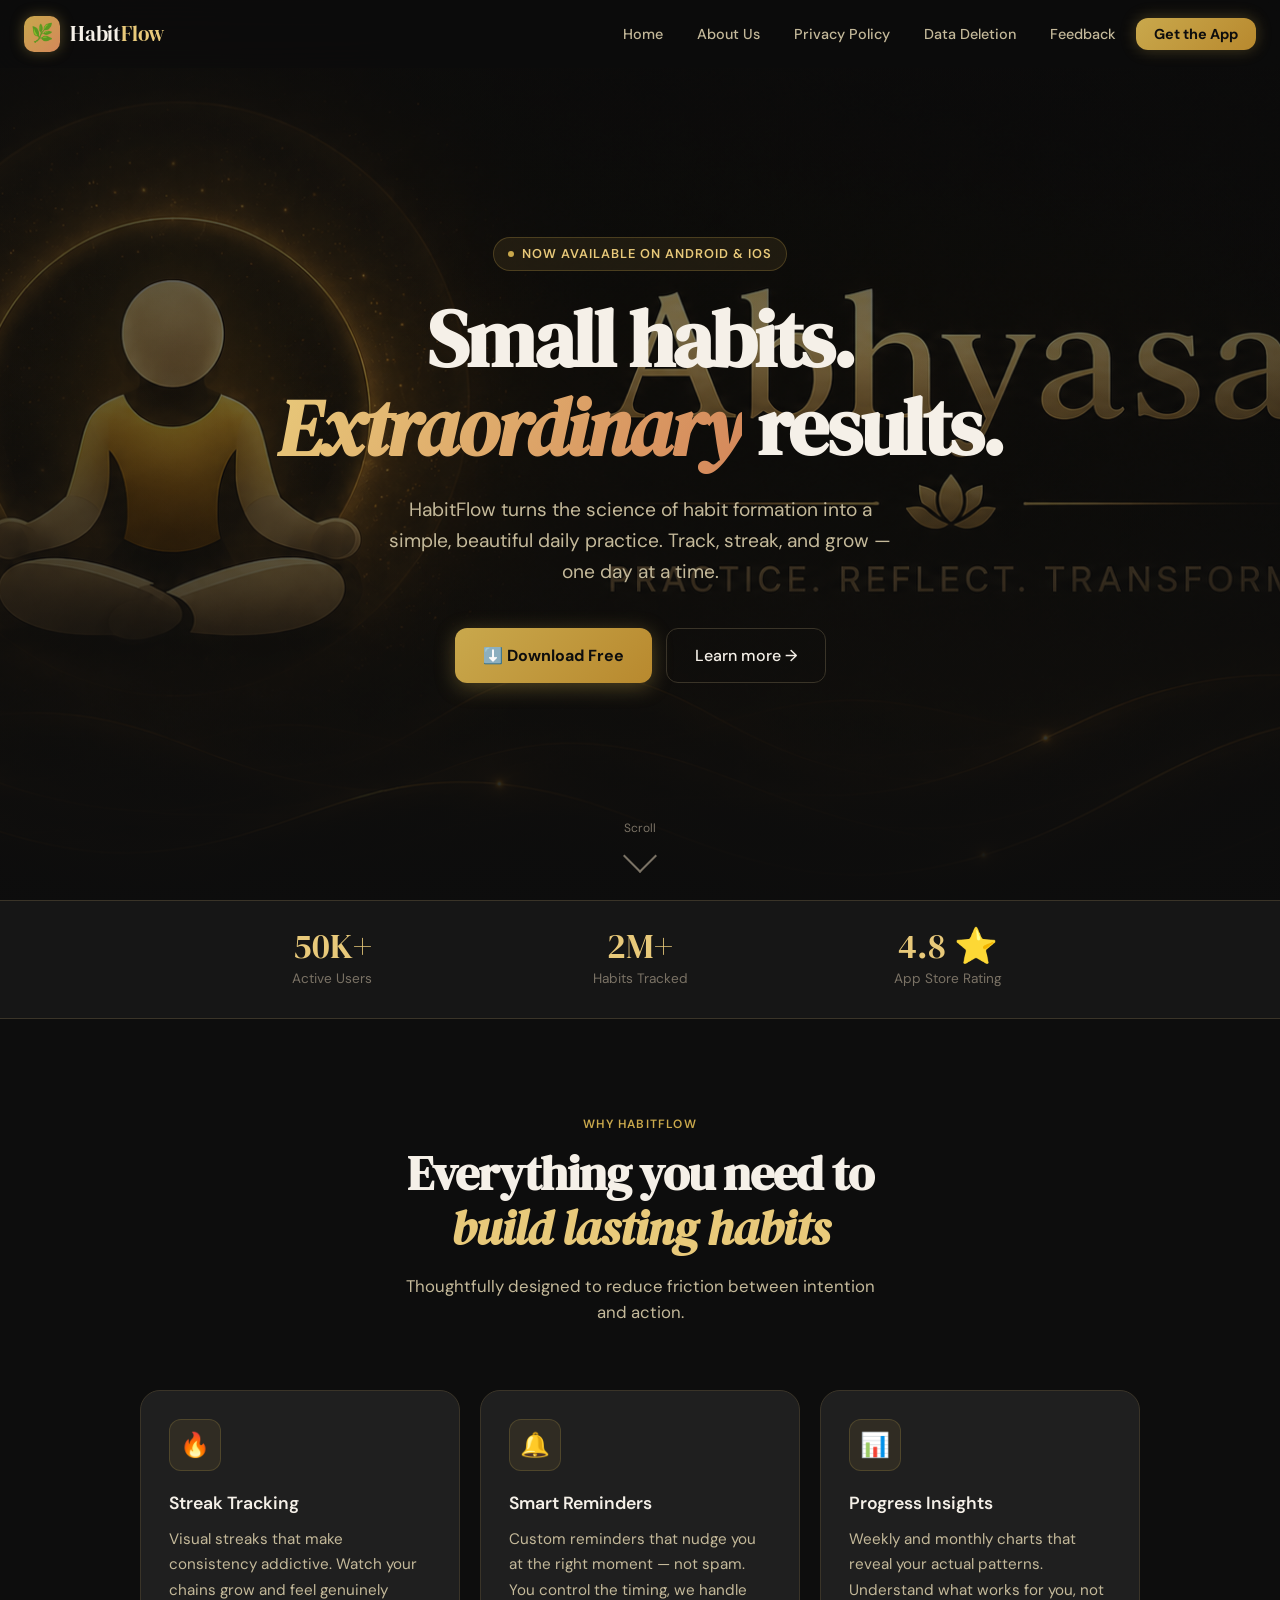
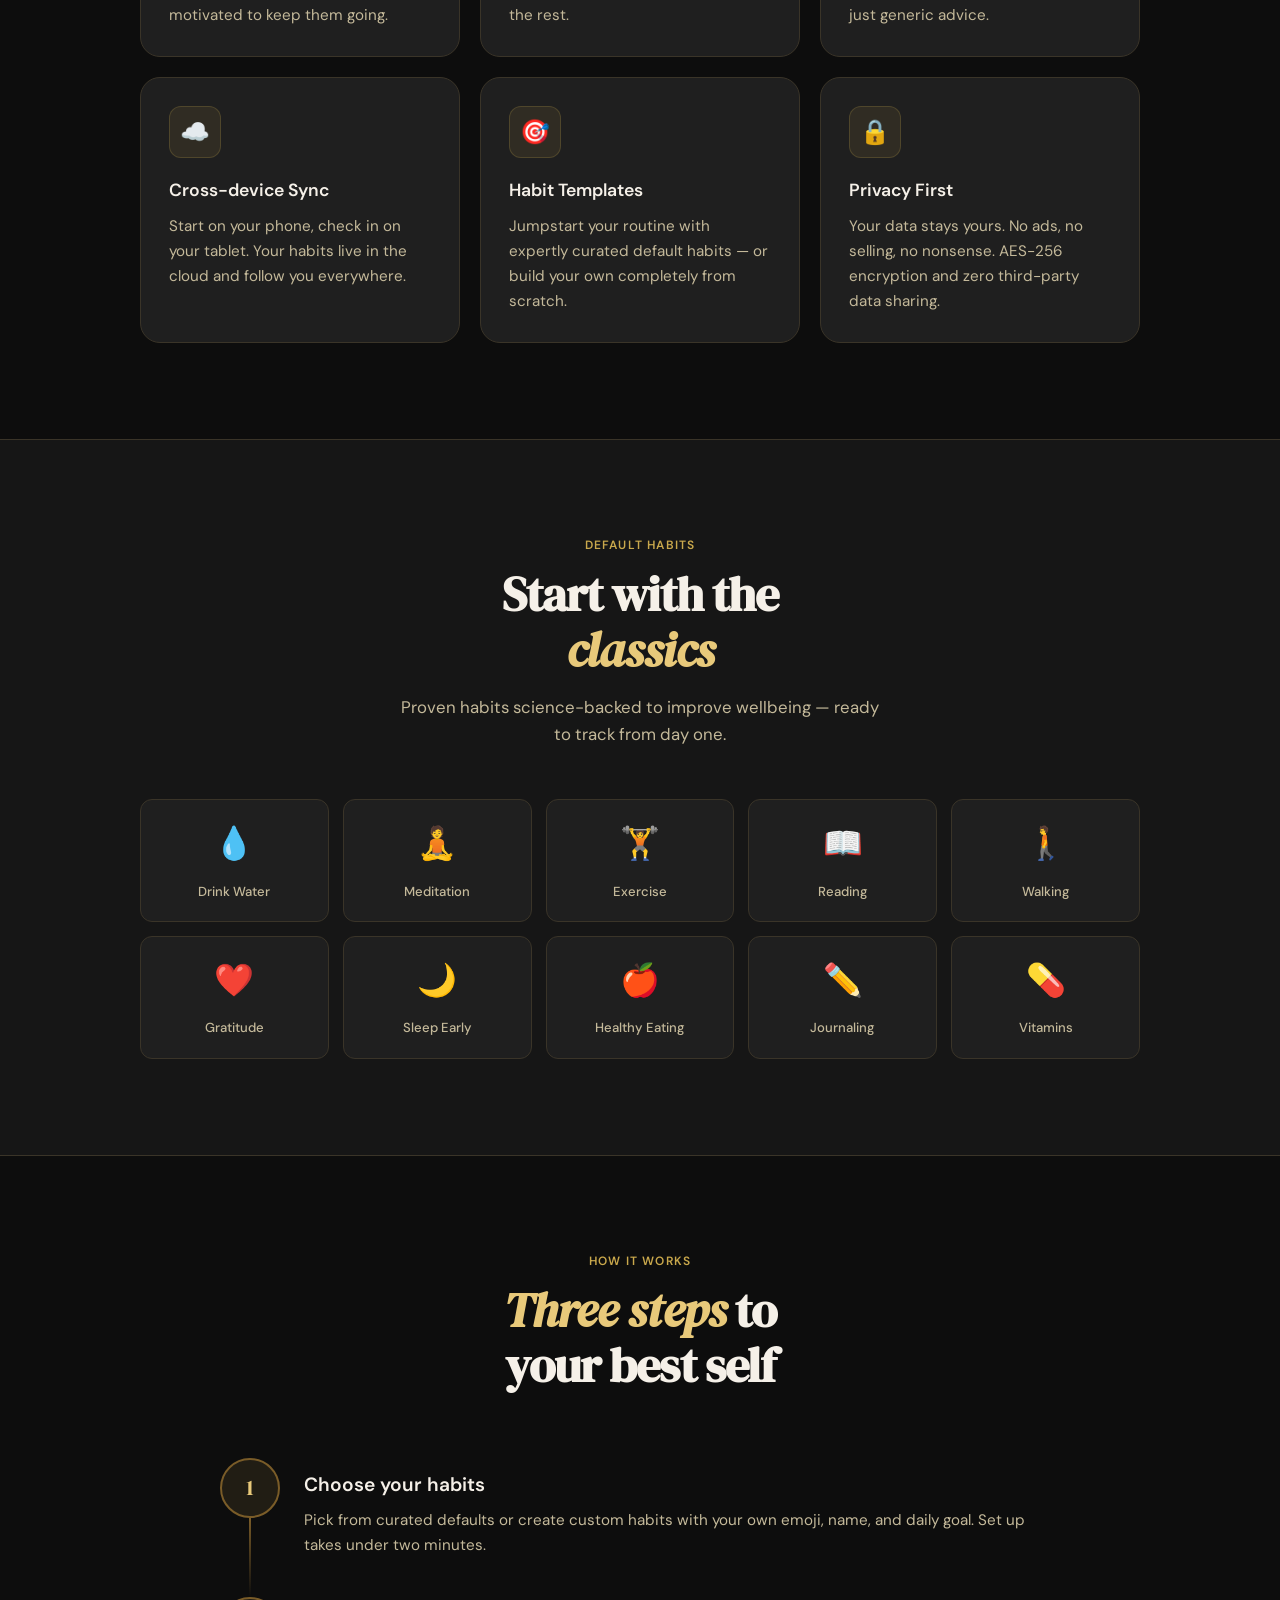
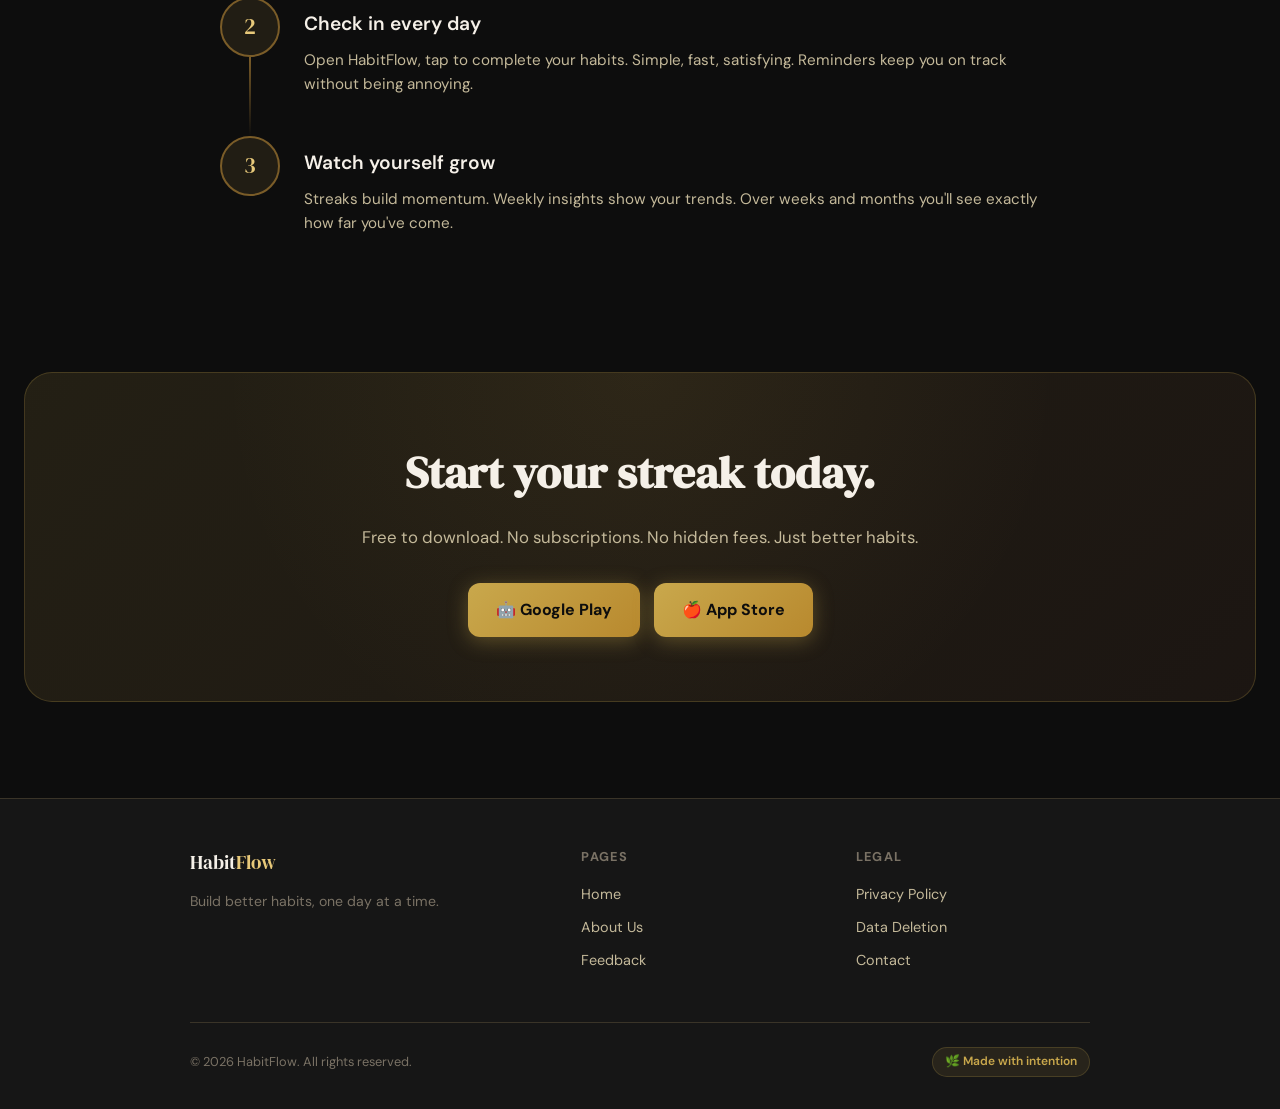
==== index.html @ 62f7ec02 "Update hero section background and remove floating emojis Replaced floating emojis with a full backg" ====
<!DOCTYPE html>
<html lang="en">
<head>
  <meta charset="UTF-8" />
  <meta name="viewport" content="width=device-width, initial-scale=1.0, viewport-fit=cover" />
  <title>HabitFlow – Build Better Habits</title>
  <link rel="preconnect" href="https://fonts.googleapis.com" />
  <link rel="preconnect" href="https://fonts.gstatic.com" crossorigin />
  <link href="https://fonts.googleapis.com/css2?family=DM+Sans:ital,wght@0,300;0,400;0,500;0,600;0,700;1,400&family=DM+Serif+Display:ital@0;1&display=swap" rel="stylesheet" />
  <link rel="stylesheet" href="shared.css" />
  <style>
    /* ── HERO ── */
    .hero {
      min-height: 100vh;
      display: flex; align-items: center; justify-content: center;
      text-align: center;
      padding: 100px 24px 80px;
      position: relative;
      overflow: hidden;
    }
    .hero-bg {
      position: absolute; inset: 0; z-index: 0; overflow: hidden;
    }
    /* Abhyasa image as full background */
    .hero-bg::before {
      content: '';
      position: absolute; inset: 0;
      background-image: url('abhyasa-bg.png');
      background-size: cover;
      background-position: center center;
      background-repeat: no-repeat;
      opacity: 0.55;
    }
    /* Dark gradient overlay so text stays readable */
    .hero-bg::after {
      content: '';
      position: absolute; inset: 0;
      background:
        linear-gradient(to bottom,
          rgba(13,13,13,0.45) 0%,
          rgba(13,13,13,0.15) 40%,
          rgba(13,13,13,0.55) 80%,
          rgba(13,13,13,0.92) 100%),
        radial-gradient(ellipse 70% 50% at 50% 50%, transparent 30%, rgba(13,13,13,0.4) 100%);
    }

    .hero-content { position: relative; z-index: 1; max-width: 760px; }
    .hero-badge {
      display: inline-flex; align-items: center; gap: 8px;
      background: rgba(201,168,76,0.1);
      border: 1px solid rgba(201,168,76,0.25);
      color: var(--accent-gold-light);
      font-size: 0.8rem; font-weight: 600; letter-spacing: 0.08em;
      text-transform: uppercase;
      padding: 6px 14px;
      border-radius: 100px;
      margin-bottom: 24px;
      animation: fadeInDown 0.8s ease both;
    }
    .hero-badge .dot {
      width: 6px; height: 6px;
      background: var(--accent-gold);
      border-radius: 50%;
      animation: pulse 2s infinite;
    }
    @keyframes pulse {
      0%, 100% { box-shadow: 0 0 0 0 rgba(201,168,76,0.5); }
      50% { box-shadow: 0 0 0 6px rgba(201,168,76,0); }
    }
    .hero h1 {
      font-family: 'DM Serif Display', serif;
      font-size: clamp(2.6rem, 7vw, 5rem);
      line-height: 1.1;
      letter-spacing: -0.03em;
      margin-bottom: 24px;
      animation: fadeInUp 0.9s 0.1s ease both;
    }
    .hero h1 em {
      font-style: italic;
      background: linear-gradient(120deg, var(--accent-gold-light), var(--accent-terracotta));
      -webkit-background-clip: text; background-clip: text; color: transparent;
    }
    .hero p {
      font-size: clamp(1rem, 2.5vw, 1.2rem);
      color: var(--text-secondary);
      max-width: 520px;
      margin: 0 auto 40px;
      animation: fadeInUp 0.9s 0.2s ease both;
    }
    .hero-actions {
      display: flex; gap: 14px; justify-content: center; flex-wrap: wrap;
      animation: fadeInUp 0.9s 0.3s ease both;
    }
    .btn-hero-primary {
      display: inline-flex; align-items: center; gap: 8px;
      background: linear-gradient(135deg, var(--accent-gold), #b8892e);
      color: var(--bg-primary);
      font-weight: 700; font-size: 1rem;
      padding: 14px 28px; border-radius: var(--radius-md);
      text-decoration: none;
      box-shadow: 0 4px 20px rgba(201,168,76,0.35);
      transition: all 0.25s;
    }
    .btn-hero-primary:hover { transform: translateY(-2px); box-shadow: 0 8px 28px rgba(201,168,76,0.5); }
    .btn-ghost {
      display: inline-flex; align-items: center; gap: 8px;
      background: transparent;
      color: var(--text-primary);
      font-weight: 500; font-size: 1rem;
      padding: 14px 28px; border-radius: var(--radius-md);
      text-decoration: none;
      border: 1px solid var(--border-subtle);
      transition: all 0.25s;
    }
    .btn-ghost:hover { border-color: var(--accent-gold-muted); color: var(--accent-gold-light); background: rgba(201,168,76,0.06); }
    .scroll-indicator {
      position: absolute; bottom: 32px; left: 50%; transform: translateX(-50%);
      z-index: 1;
      display: flex; flex-direction: column; align-items: center; gap: 6px;
      color: var(--text-muted); font-size: 0.75rem;
      animation: fadeIn 2s 1s ease both;
    }
    .scroll-arrow {
      width: 24px; height: 24px;
      border-right: 2px solid var(--text-muted); border-bottom: 2px solid var(--text-muted);
      transform: rotate(45deg);
      animation: arrowBounce 1.6s infinite;
    }
    @keyframes arrowBounce {
      0%, 100% { transform: rotate(45deg) translate(0, 0); opacity: 1; }
      50% { transform: rotate(45deg) translate(3px, 3px); opacity: 0.4; }
    }

    /* ── STATS ── */
    .stats-strip {
      background: var(--bg-elevated);
      border-top: 1px solid var(--border-subtle);
      border-bottom: 1px solid var(--border-subtle);
      padding: 28px 24px;
    }
    .stats-inner {
      max-width: 900px; margin: 0 auto;
      display: grid; grid-template-columns: repeat(3, 1fr);
      gap: 24px; text-align: center;
    }
    .stat-num {
      font-family: 'DM Serif Display', serif;
      font-size: 2.2rem;
      color: var(--accent-gold-light);
      line-height: 1;
    }
    .stat-label { color: var(--text-muted); font-size: 0.85rem; margin-top: 4px; }
    @media (max-width: 480px) {
      .stats-inner { grid-template-columns: 1fr 1fr; }
      .stats-inner .stat:last-child { grid-column: span 2; }
    }

    /* ── FEATURES ── */
    .section { padding: 96px 24px; }
    .section-label {
      text-transform: uppercase; letter-spacing: 0.1em; font-size: 0.75rem; font-weight: 600;
      color: var(--accent-gold); margin-bottom: 12px;
    }
    .section-title {
      font-family: 'DM Serif Display', serif;
      font-size: clamp(1.9rem, 4vw, 3rem);
      line-height: 1.15; letter-spacing: -0.02em;
      margin-bottom: 16px;
    }
    .section-title em { font-style: italic; color: var(--accent-gold-light); }
    .section-sub { color: var(--text-secondary); font-size: 1.05rem; max-width: 480px; }
    .centered { text-align: center; }
    .centered .section-sub { margin: 0 auto; }
    .features-grid {
      max-width: 1000px; margin: 64px auto 0;
      display: grid; grid-template-columns: repeat(auto-fit, minmax(280px, 1fr));
      gap: 20px;
    }
    .feature-card {
      background: var(--bg-surface);
      border: 1px solid var(--border-subtle);
      border-radius: var(--radius-lg);
      padding: 28px;
      transition: all 0.25s;
      position: relative; overflow: hidden;
    }
    .feature-card::before {
      content: '';
      position: absolute; top: 0; left: 0; right: 0; height: 2px;
      background: linear-gradient(90deg, transparent, var(--accent-gold), transparent);
      opacity: 0; transition: opacity 0.3s;
    }
    .feature-card:hover { transform: translateY(-4px); box-shadow: var(--card-shadow); border-color: var(--accent-gold-muted); }
    .feature-card:hover::before { opacity: 1; }
    .feature-icon {
      width: 52px; height: 52px;
      background: rgba(201,168,76,0.1);
      border: 1px solid rgba(201,168,76,0.2);
      border-radius: var(--radius-md);
      display: flex; align-items: center; justify-content: center;
      font-size: 1.5rem; margin-bottom: 18px;
    }
    .feature-card h3 { font-size: 1.1rem; font-weight: 600; margin-bottom: 10px; color: var(--text-primary); }
    .feature-card p { color: var(--text-secondary); font-size: 0.95rem; line-height: 1.65; }

    /* ── HABITS SHOWCASE ── */
    .habits-section {
      background: var(--bg-elevated);
      border-top: 1px solid var(--border-subtle);
      border-bottom: 1px solid var(--border-subtle);
      padding: 96px 24px;
    }
    .habits-inner { max-width: 1000px; margin: 0 auto; }
    .habits-grid {
      margin-top: 52px;
      display: grid;
      grid-template-columns: repeat(auto-fill, minmax(160px, 1fr));
      gap: 14px;
    }
    .habit-chip {
      background: var(--bg-surface);
      border: 1px solid var(--border-subtle);
      border-radius: var(--radius-md);
      padding: 18px 14px;
      text-align: center;
      transition: all 0.25s;
      cursor: default;
    }
    .habit-chip:hover { border-color: var(--accent-gold-muted); background: rgba(201,168,76,0.06); transform: scale(1.04); }
    .habit-chip .emoji { font-size: 2rem; display: block; margin-bottom: 8px; }
    .habit-chip .name { font-size: 0.82rem; font-weight: 500; color: var(--text-secondary); }

    /* ── STEPS ── */
    .steps { max-width: 840px; margin: 64px auto 0; display: flex; flex-direction: column; }
    .step {
      display: grid; grid-template-columns: 60px 1fr;
      gap: 24px; align-items: start;
      padding-bottom: 40px; position: relative;
    }
    .step:not(:last-child)::before {
      content: '';
      position: absolute; left: 29px; top: 60px; bottom: 0; width: 2px;
      background: linear-gradient(var(--accent-gold-muted), transparent);
    }
    .step-num {
      width: 60px; height: 60px;
      background: rgba(201,168,76,0.1);
      border: 2px solid var(--accent-gold-muted);
      border-radius: 50%;
      display: flex; align-items: center; justify-content: center;
      font-family: 'DM Serif Display', serif;
      font-size: 1.4rem; color: var(--accent-gold-light);
      flex-shrink: 0; position: relative; z-index: 1;
    }
    .step-body { padding-top: 12px; }
    .step-body h3 { font-size: 1.2rem; font-weight: 600; margin-bottom: 8px; }
    .step-body p { color: var(--text-secondary); font-size: 0.95rem; }

    /* ── CTA BAND ── */
    .cta-band {
      margin: 0 24px 96px;
      background: linear-gradient(135deg, rgba(201,168,76,0.12), rgba(212,135,90,0.08));
      border: 1px solid rgba(201,168,76,0.22);
      border-radius: var(--radius-xl);
      padding: 64px 32px;
      text-align: center;
      position: relative; overflow: hidden;
    }
    .cta-band::before {
      content: '';
      position: absolute; inset: 0;
      background: radial-gradient(circle at 50% 0%, rgba(201,168,76,0.08) 0%, transparent 60%);
      pointer-events: none;
    }
    .cta-band h2 {
      font-family: 'DM Serif Display', serif;
      font-size: clamp(1.8rem, 4vw, 2.8rem);
      margin-bottom: 16px; position: relative;
    }
    .cta-band p { color: var(--text-secondary); margin-bottom: 32px; font-size: 1.05rem; position: relative; }
    .cta-band .hero-actions { position: relative; }

    /* Animations */
    @keyframes fadeInDown { from { opacity: 0; transform: translateY(-16px); } to { opacity: 1; transform: translateY(0); } }
    @keyframes fadeInUp   { from { opacity: 0; transform: translateY(20px); }  to { opacity: 1; transform: translateY(0); } }
    @keyframes fadeIn     { from { opacity: 0; } to { opacity: 1; } }

    @media (max-width: 480px) {
      .cta-band { margin: 0 12px 72px; padding: 40px 20px; }
    }
  </style>
</head>
<body>

<!-- Nav and footer injected by shared.js -->

<!-- ── HERO ── -->
<section class="hero" id="home">
  <div class="hero-bg"></div>
  <div class="hero-content">
    <div class="hero-badge"><span class="dot"></span> Now available on Android &amp; iOS</div>
    <h1>Small habits.<br><em>Extraordinary</em> results.</h1>
    <p>HabitFlow turns the science of habit formation into a simple, beautiful daily practice. Track, streak, and grow — one day at a time.</p>
    <div class="hero-actions">
      <a href="#download" class="btn-hero-primary">⬇️ Download Free</a>
      <a href="about.html" class="btn-ghost">Learn more →</a>
    </div>
  </div>
  <div class="scroll-indicator">
    <span>Scroll</span>
    <div class="scroll-arrow"></div>
  </div>
</section>

<!-- ── STATS ── -->
<div class="stats-strip">
  <div class="stats-inner">
    <div class="stat">
      <div class="stat-num">50K+</div>
      <div class="stat-label">Active Users</div>
    </div>
    <div class="stat">
      <div class="stat-num">2M+</div>
      <div class="stat-label">Habits Tracked</div>
    </div>
    <div class="stat">
      <div class="stat-num">4.8 ⭐</div>
      <div class="stat-label">App Store Rating</div>
    </div>
  </div>
</div>

<!-- ── FEATURES ── -->
<section class="section" id="features">
  <div class="centered">
    <div class="section-label">Why HabitFlow</div>
    <h2 class="section-title">Everything you need to<br><em>build lasting habits</em></h2>
    <p class="section-sub">Thoughtfully designed to reduce friction between intention and action.</p>
  </div>
  <div class="features-grid">
    <div class="feature-card reveal">
      <div class="feature-icon">🔥</div>
      <h3>Streak Tracking</h3>
      <p>Visual streaks that make consistency addictive. Watch your chains grow and feel genuinely motivated to keep them going.</p>
    </div>
    <div class="feature-card reveal">
      <div class="feature-icon">🔔</div>
      <h3>Smart Reminders</h3>
      <p>Custom reminders that nudge you at the right moment — not spam. You control the timing, we handle the rest.</p>
    </div>
    <div class="feature-card reveal">
      <div class="feature-icon">📊</div>
      <h3>Progress Insights</h3>
      <p>Weekly and monthly charts that reveal your actual patterns. Understand what works for you, not just generic advice.</p>
    </div>
    <div class="feature-card reveal">
      <div class="feature-icon">☁️</div>
      <h3>Cross-device Sync</h3>
      <p>Start on your phone, check in on your tablet. Your habits live in the cloud and follow you everywhere.</p>
    </div>
    <div class="feature-card reveal">
      <div class="feature-icon">🎯</div>
      <h3>Habit Templates</h3>
      <p>Jumpstart your routine with expertly curated default habits — or build your own completely from scratch.</p>
    </div>
    <div class="feature-card reveal">
      <div class="feature-icon">🔒</div>
      <h3>Privacy First</h3>
      <p>Your data stays yours. No ads, no selling, no nonsense. AES-256 encryption and zero third-party data sharing.</p>
    </div>
  </div>
</section>

<!-- ── HABITS SHOWCASE ── -->
<section class="habits-section">
  <div class="habits-inner">
    <div class="centered">
      <div class="section-label">Default Habits</div>
      <h2 class="section-title">Start with the<br><em>classics</em></h2>
      <p class="section-sub">Proven habits science-backed to improve wellbeing — ready to track from day one.</p>
    </div>
    <div class="habits-grid">
      <div class="habit-chip reveal"><span class="emoji">💧</span><span class="name">Drink Water</span></div>
      <div class="habit-chip reveal"><span class="emoji">🧘</span><span class="name">Meditation</span></div>
      <div class="habit-chip reveal"><span class="emoji">🏋️</span><span class="name">Exercise</span></div>
      <div class="habit-chip reveal"><span class="emoji">📖</span><span class="name">Reading</span></div>
      <div class="habit-chip reveal"><span class="emoji">🚶</span><span class="name">Walking</span></div>
      <div class="habit-chip reveal"><span class="emoji">❤️</span><span class="name">Gratitude</span></div>
      <div class="habit-chip reveal"><span class="emoji">🌙</span><span class="name">Sleep Early</span></div>
      <div class="habit-chip reveal"><span class="emoji">🍎</span><span class="name">Healthy Eating</span></div>
      <div class="habit-chip reveal"><span class="emoji">✏️</span><span class="name">Journaling</span></div>
      <div class="habit-chip reveal"><span class="emoji">💊</span><span class="name">Vitamins</span></div>
    </div>
  </div>
</section>

<!-- ── HOW IT WORKS ── -->
<section class="section" id="how">
  <div class="centered">
    <div class="section-label">How It Works</div>
    <h2 class="section-title"><em>Three steps</em> to<br>your best self</h2>
  </div>
  <div class="steps">
    <div class="step reveal">
      <div class="step-num">1</div>
      <div class="step-body">
        <h3>Choose your habits</h3>
        <p>Pick from curated defaults or create custom habits with your own emoji, name, and daily goal. Set up takes under two minutes.</p>
      </div>
    </div>
    <div class="step reveal">
      <div class="step-num">2</div>
      <div class="step-body">
        <h3>Check in every day</h3>
        <p>Open HabitFlow, tap to complete your habits. Simple, fast, satisfying. Reminders keep you on track without being annoying.</p>
      </div>
    </div>
    <div class="step reveal">
      <div class="step-num">3</div>
      <div class="step-body">
        <h3>Watch yourself grow</h3>
        <p>Streaks build momentum. Weekly insights show your trends. Over weeks and months you'll see exactly how far you've come.</p>
      </div>
    </div>
  </div>
</section>

<!-- ── CTA BAND ── -->
<div class="cta-band" id="download">
  <h2>Start your streak today.</h2>
  <p>Free to download. No subscriptions. No hidden fees. Just better habits.</p>
  <div class="hero-actions">
    <a href="#" class="btn-hero-primary">🤖 Google Play</a>
    <a href="#" class="btn-hero-primary">🍎 App Store</a>
  </div>
</div>

<script src="shared.js"></script>
</body>
</html>
---- shared.css ----
@import url('https://fonts.googleapis.com/css2?family=DM+Sans:ital,wght@0,300;0,400;0,500;0,600;0,700;1,400&family=DM+Serif+Display:ital@0;1&display=swap');

:root {
  --bg-primary: #0D0D0D;
  --bg-elevated: #161616;
  --bg-surface: #1F1F1F;
  --text-primary: #F5F0E8;
  --text-secondary: #C4B99A;
  --text-muted: #7A7265;
  --accent-gold: #C9A84C;
  --accent-gold-light: #E8C97A;
  --accent-gold-muted: #7A5C28;
  --accent-terracotta: #D4875A;
  --border-subtle: #3A3428;
  --card-shadow: 0 8px 32px rgba(0,0,0,0.45);
  --radius-sm: 8px;
  --radius-md: 12px;
  --radius-lg: 20px;
  --radius-xl: 28px;
}

*, *::before, *::after { margin: 0; padding: 0; box-sizing: border-box; }
html { scroll-behavior: smooth; scroll-padding-top: 80px; }
body {
  background: var(--bg-primary);
  color: var(--text-primary);
  font-family: 'DM Sans', -apple-system, sans-serif;
  line-height: 1.6;
  overflow-x: hidden;
}

/* ── NAV ── */
nav {
  position: fixed;
  top: 0; left: 0; right: 0;
  z-index: 100;
  padding: 0 24px;
  height: 68px;
  display: flex;
  align-items: center;
  justify-content: space-between;
  background: rgba(13,13,13,0.6);
  backdrop-filter: blur(18px);
  -webkit-backdrop-filter: blur(18px);
  border-bottom: 1px solid transparent;
  transition: border-color 0.3s, background 0.3s;
}
nav.scrolled {
  background: rgba(13,13,13,0.92);
  border-bottom-color: var(--border-subtle);
}

.nav-logo {
  display: flex; align-items: center; gap: 10px;
  text-decoration: none;
}
.nav-logo-icon {
  width: 36px; height: 36px;
  background: linear-gradient(135deg, var(--accent-gold), var(--accent-terracotta));
  border-radius: 10px;
  display: flex; align-items: center; justify-content: center;
  font-size: 18px;
  box-shadow: 0 0 14px rgba(201,168,76,0.35);
  flex-shrink: 0;
}
.nav-logo-text {
  font-family: 'DM Serif Display', serif;
  font-size: 1.3rem;
  color: var(--text-primary);
  letter-spacing: -0.01em;
}
.nav-logo-text span { color: var(--accent-gold-light); }

.nav-links {
  display: flex;
  align-items: center;
  gap: 6px;
  list-style: none;
}
.nav-links a {
  text-decoration: none;
  color: var(--text-secondary);
  font-size: 0.9rem;
  font-weight: 500;
  padding: 6px 14px;
  border-radius: var(--radius-sm);
  transition: color 0.2s, background 0.2s;
  position: relative;
  white-space: nowrap;
}
.nav-links a::after {
  content: '';
  position: absolute;
  bottom: 2px; left: 50%; right: 50%;
  height: 2px;
  background: var(--accent-gold);
  border-radius: 2px;
  transition: left 0.25s, right 0.25s;
}
.nav-links a:hover { color: var(--accent-gold-light); }
.nav-links a:hover::after { left: 14px; right: 14px; }
.nav-links .cta-btn {
  background: linear-gradient(135deg, var(--accent-gold), #b8892e);
  color: var(--bg-primary) !important;
  font-weight: 700;
  padding: 7px 18px;
  border-radius: var(--radius-md);
  box-shadow: 0 0 16px rgba(201,168,76,0.3);
}
.nav-links .cta-btn::after { display: none; }
.nav-links .cta-btn:hover {
  box-shadow: 0 0 24px rgba(201,168,76,0.5);
  transform: translateY(-1px);
}

/* Hamburger button */
.nav-toggle {
  display: none;
  flex-direction: column;
  gap: 5px;
  cursor: pointer;
  background: none;
  border: none;
  padding: 8px;
  z-index: 101;
}
.nav-toggle span {
  display: block;
  width: 24px; height: 2px;
  background: var(--text-primary);
  border-radius: 2px;
  transition: all 0.3s;
  pointer-events: none;
}
.nav-toggle.open span:nth-child(1) { transform: rotate(45deg) translate(5px, 5px); }
.nav-toggle.open span:nth-child(2) { opacity: 0; transform: scaleX(0); }
.nav-toggle.open span:nth-child(3) { transform: rotate(-45deg) translate(5px, -5px); }

@media (max-width: 768px) {
  .nav-toggle { display: flex; }

  .nav-links {
    position: fixed;
    top: 68px; left: 0; right: 0;
    z-index: 99;
    flex-direction: column;
    align-items: stretch;
    background: rgba(13,13,13,0.97);
    backdrop-filter: blur(20px);
    -webkit-backdrop-filter: blur(20px);
    padding: 16px 24px 28px;
    gap: 4px;
    transform: translateY(-110%);
    transition: transform 0.35s cubic-bezier(0.4, 0, 0.2, 1);
    border-bottom: 1px solid var(--border-subtle);
    overflow-y: auto;
    max-height: calc(100vh - 68px);
  }
  .nav-links.open { transform: translateY(0); }
  .nav-links a {
    padding: 13px 16px;
    border-radius: var(--radius-md);
    font-size: 1rem;
    border-bottom: 1px solid rgba(58, 52, 40, 0.4);
  }
  .nav-links li:last-child a { border-bottom: none; }
  .nav-links a::after { display: none; }
  .nav-links a:hover { background: var(--bg-surface); color: var(--accent-gold-light); }
  .nav-links .cta-btn {
    margin-top: 8px;
    text-align: center;
    justify-content: center;
    border-bottom: none !important;
  }
}

/* ── INNER PAGE HERO ── */
.page-hero {
  padding: 130px 24px 72px;
  text-align: center;
  position: relative;
  overflow: hidden;
}
.page-hero::before {
  content: '';
  position: absolute; inset: 0;
  background:
    radial-gradient(circle at 50% -10%, rgba(201,168,76,0.1) 0%, transparent 55%),
    linear-gradient(rgba(201,168,76,0.04) 1px, transparent 1px),
    linear-gradient(90deg, rgba(201,168,76,0.04) 1px, transparent 1px);
  background-size: auto, 60px 60px, 60px 60px;
  mask-image: radial-gradient(ellipse 80% 80% at 50% 0%, black 40%, transparent 100%);
  pointer-events: none;
}
.page-label {
  display: inline-block;
  text-transform: uppercase;
  letter-spacing: 0.1em;
  font-size: 0.75rem;
  font-weight: 600;
  color: var(--accent-gold);
  background: rgba(201,168,76,0.1);
  border: 1px solid rgba(201,168,76,0.2);
  padding: 5px 14px;
  border-radius: 100px;
  margin-bottom: 20px;
  position: relative;
}
.page-hero h1 {
  font-family: 'DM Serif Display', serif;
  font-size: clamp(2.2rem, 5vw, 3.8rem);
  line-height: 1.1;
  letter-spacing: -0.03em;
  margin-bottom: 16px;
  position: relative;
}
.page-hero h1 em { font-style: italic; color: var(--accent-gold-light); }
.page-hero p {
  color: var(--text-secondary);
  font-size: 1.05rem;
  max-width: 520px;
  margin: 0 auto;
  position: relative;
}

/* ── CONTENT ── */
.content { max-width: 860px; margin: 0 auto; padding: 0 24px 96px; }

/* ── CARDS ── */
.card {
  background: var(--bg-surface);
  border: 1px solid var(--border-subtle);
  border-radius: var(--radius-lg);
  padding: 32px 36px;
  margin-bottom: 20px;
  box-shadow: var(--card-shadow);
  transition: all 0.25s;
  position: relative;
  overflow: hidden;
}
.card::before {
  content: '';
  position: absolute; top: 0; left: 0; right: 0; height: 2px;
  background: linear-gradient(90deg, transparent, var(--accent-gold), transparent);
  opacity: 0;
  transition: opacity 0.3s;
}
.card:hover { transform: translateY(-3px); box-shadow: 0 16px 40px rgba(0,0,0,0.55); border-color: var(--accent-gold-muted); }
.card:hover::before { opacity: 1; }
.card h2 {
  font-size: 1.5rem; font-weight: 600; margin-bottom: 14px;
  color: var(--accent-gold-light);
  border-left: 4px solid var(--accent-gold); padding-left: 14px;
}
.card h3 { font-size: 1.1rem; font-weight: 500; margin: 22px 0 8px; color: var(--text-secondary); }
.card p { color: var(--text-primary); margin-bottom: 14px; font-size: 0.97rem; line-height: 1.75; }
.card ul, .card ol { margin: 12px 0 14px 22px; color: var(--text-secondary); }
.card li { margin-bottom: 8px; font-size: 0.95rem; line-height: 1.6; }
.card a { color: var(--accent-gold-light); text-decoration: none; border-bottom: 1px dotted var(--accent-gold-muted); transition: color 0.2s; }
.card a:hover { color: var(--accent-gold); }
.card-terracotta { border-left: 4px solid var(--accent-terracotta); }
.card-terracotta h2 { border-left-color: var(--accent-terracotta); color: var(--accent-terracotta); }

/* ── BUTTONS ── */
.btn-primary {
  display: inline-flex; align-items: center; gap: 8px;
  background: linear-gradient(135deg, var(--accent-gold), #b8892e);
  color: var(--bg-primary);
  font-weight: 700; font-size: 0.95rem;
  padding: 12px 24px; border-radius: var(--radius-md);
  text-decoration: none; border: none; cursor: pointer;
  box-shadow: 0 4px 20px rgba(201,168,76,0.35);
  transition: all 0.25s;
  font-family: inherit;
}
.btn-primary:hover { transform: translateY(-2px); box-shadow: 0 8px 28px rgba(201,168,76,0.5); }
.btn-outline {
  display: inline-flex; align-items: center; gap: 8px;
  background: transparent;
  border: 1px solid var(--accent-gold);
  color: var(--accent-gold);
  font-weight: 500; font-size: 0.95rem;
  padding: 11px 22px; border-radius: var(--radius-md);
  text-decoration: none; cursor: pointer;
  transition: all 0.25s;
  font-family: inherit;
}
.btn-outline:hover { background: var(--accent-gold); color: var(--bg-primary); }

/* ── EMAIL PILL ── */
.email-pill {
  display: inline-block;
  background: rgba(201,168,76,0.1);
  border: 1px solid var(--accent-gold-muted);
  border-radius: var(--radius-md);
  font-family: monospace;
  font-size: 0.95rem;
  padding: 8px 16px;
  color: var(--accent-gold-light);
  margin: 6px 0;
}

/* ── FOOTER ── */
footer {
  background: var(--bg-elevated);
  border-top: 1px solid var(--border-subtle);
  padding: 48px 24px 32px;
}
.footer-inner {
  max-width: 900px; margin: 0 auto;
  display: grid; grid-template-columns: 1.5fr 1fr 1fr; gap: 40px;
}
.footer-brand p { color: var(--text-muted); font-size: 0.88rem; line-height: 1.7; margin-top: 4px; }
.footer-brand .brand-name {
  font-family: 'DM Serif Display', serif;
  font-size: 1.2rem;
  display: block;
  margin-bottom: 12px;
  color: var(--text-primary);
}
.footer-brand .brand-name span { color: var(--accent-gold-light); }
.footer-col h4 {
  font-size: 0.8rem; font-weight: 700; letter-spacing: 0.1em; text-transform: uppercase;
  color: var(--text-muted); margin-bottom: 16px;
}
.footer-col a {
  display: block; color: var(--text-secondary); text-decoration: none;
  font-size: 0.9rem; margin-bottom: 10px; transition: color 0.2s;
}
.footer-col a:hover { color: var(--accent-gold-light); }
.footer-bottom {
  max-width: 900px; margin: 40px auto 0;
  padding-top: 24px; border-top: 1px solid var(--border-subtle);
  display: flex; justify-content: space-between; align-items: center; flex-wrap: wrap; gap: 12px;
}
.footer-bottom p { color: var(--text-muted); font-size: 0.8rem; }
.footer-badge {
  background: rgba(201,168,76,0.1);
  border: 1px solid rgba(201,168,76,0.2);
  color: var(--accent-gold);
  padding: 4px 12px; border-radius: 100px; font-size: 0.75rem; font-weight: 600;
}

/* ── REVEAL ── */
.reveal { opacity: 0; transform: translateY(24px); transition: opacity 0.65s ease, transform 0.65s ease; }
.reveal.visible { opacity: 1; transform: translateY(0); }

@media (max-width: 680px) {
  .footer-inner { grid-template-columns: 1fr 1fr; }
  .footer-brand { grid-column: span 2; }
  .footer-bottom { flex-direction: column; text-align: center; }
  .content { padding: 0 16px 72px; }
  .card { padding: 24px 20px; }
}

@media (prefers-reduced-motion: reduce) {
  *, *::before, *::after { animation-duration: 0.01ms !important; transition-duration: 0.01ms !important; }
}
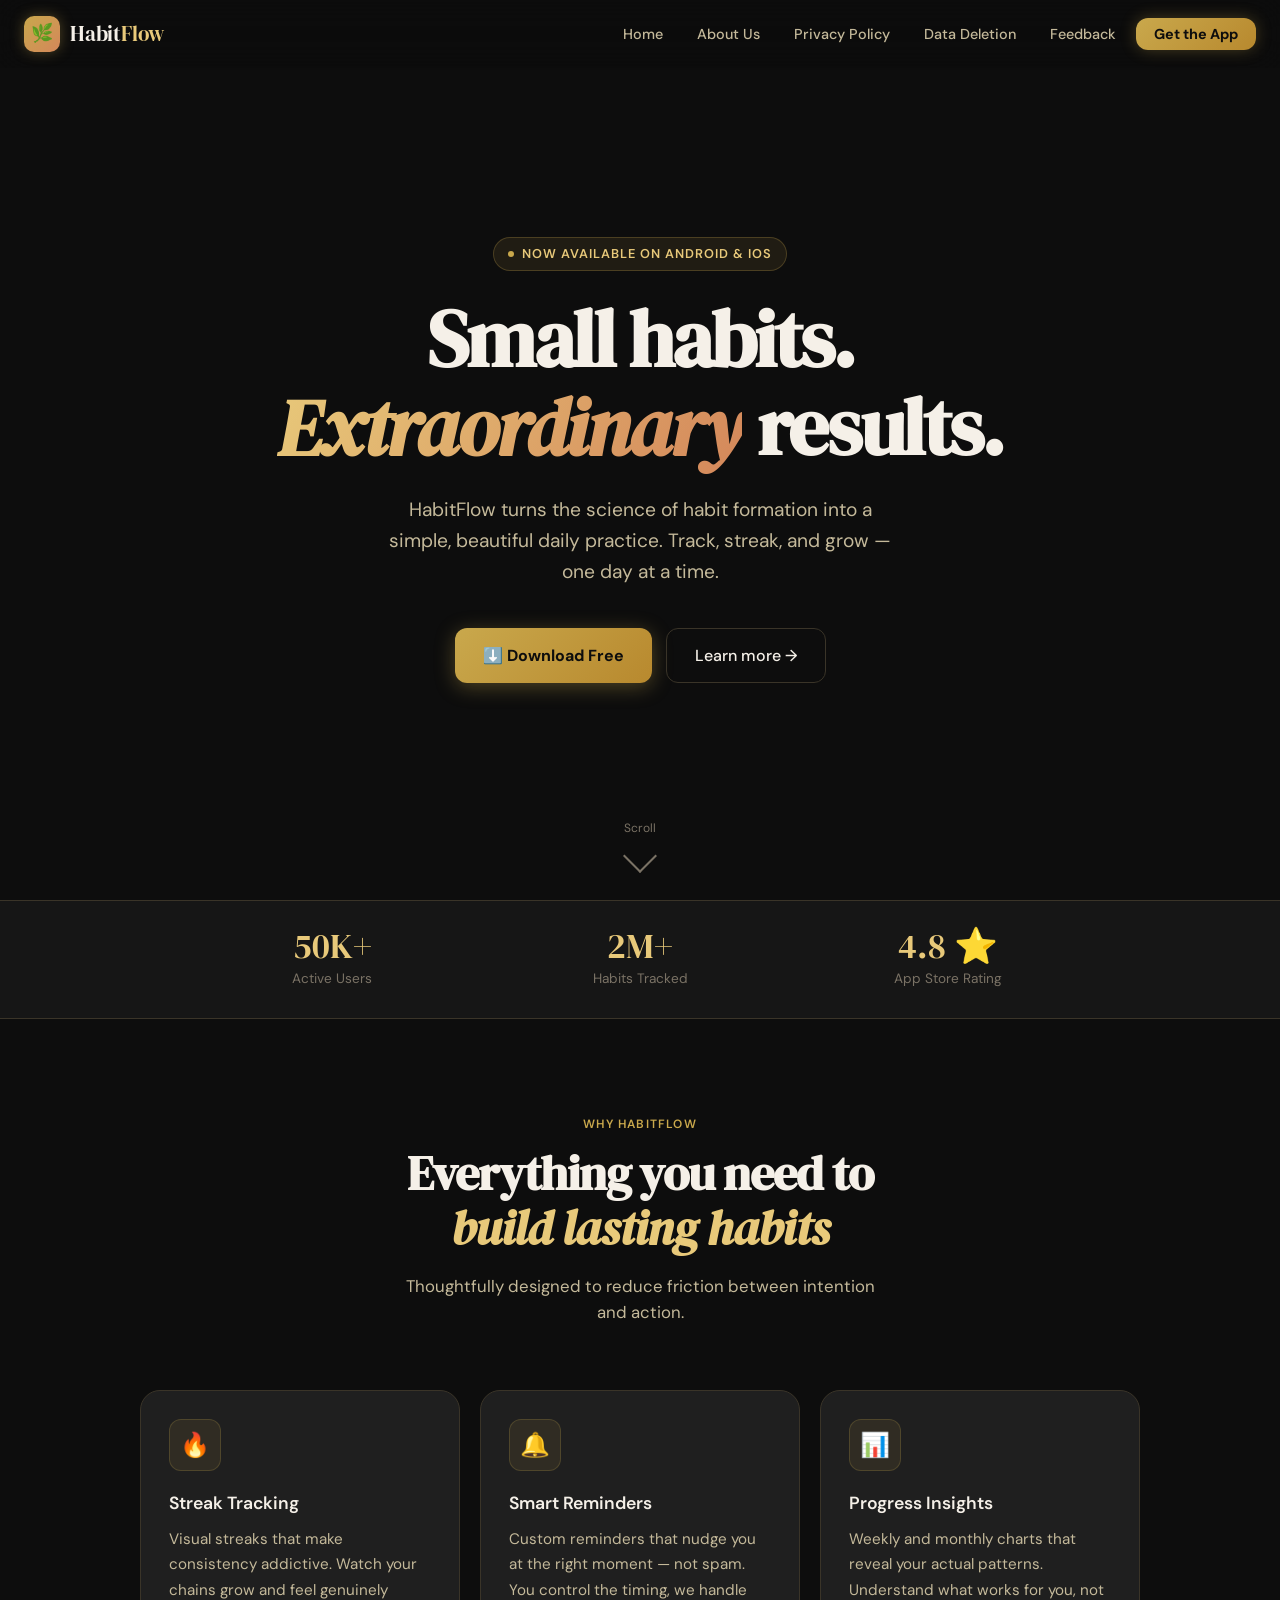
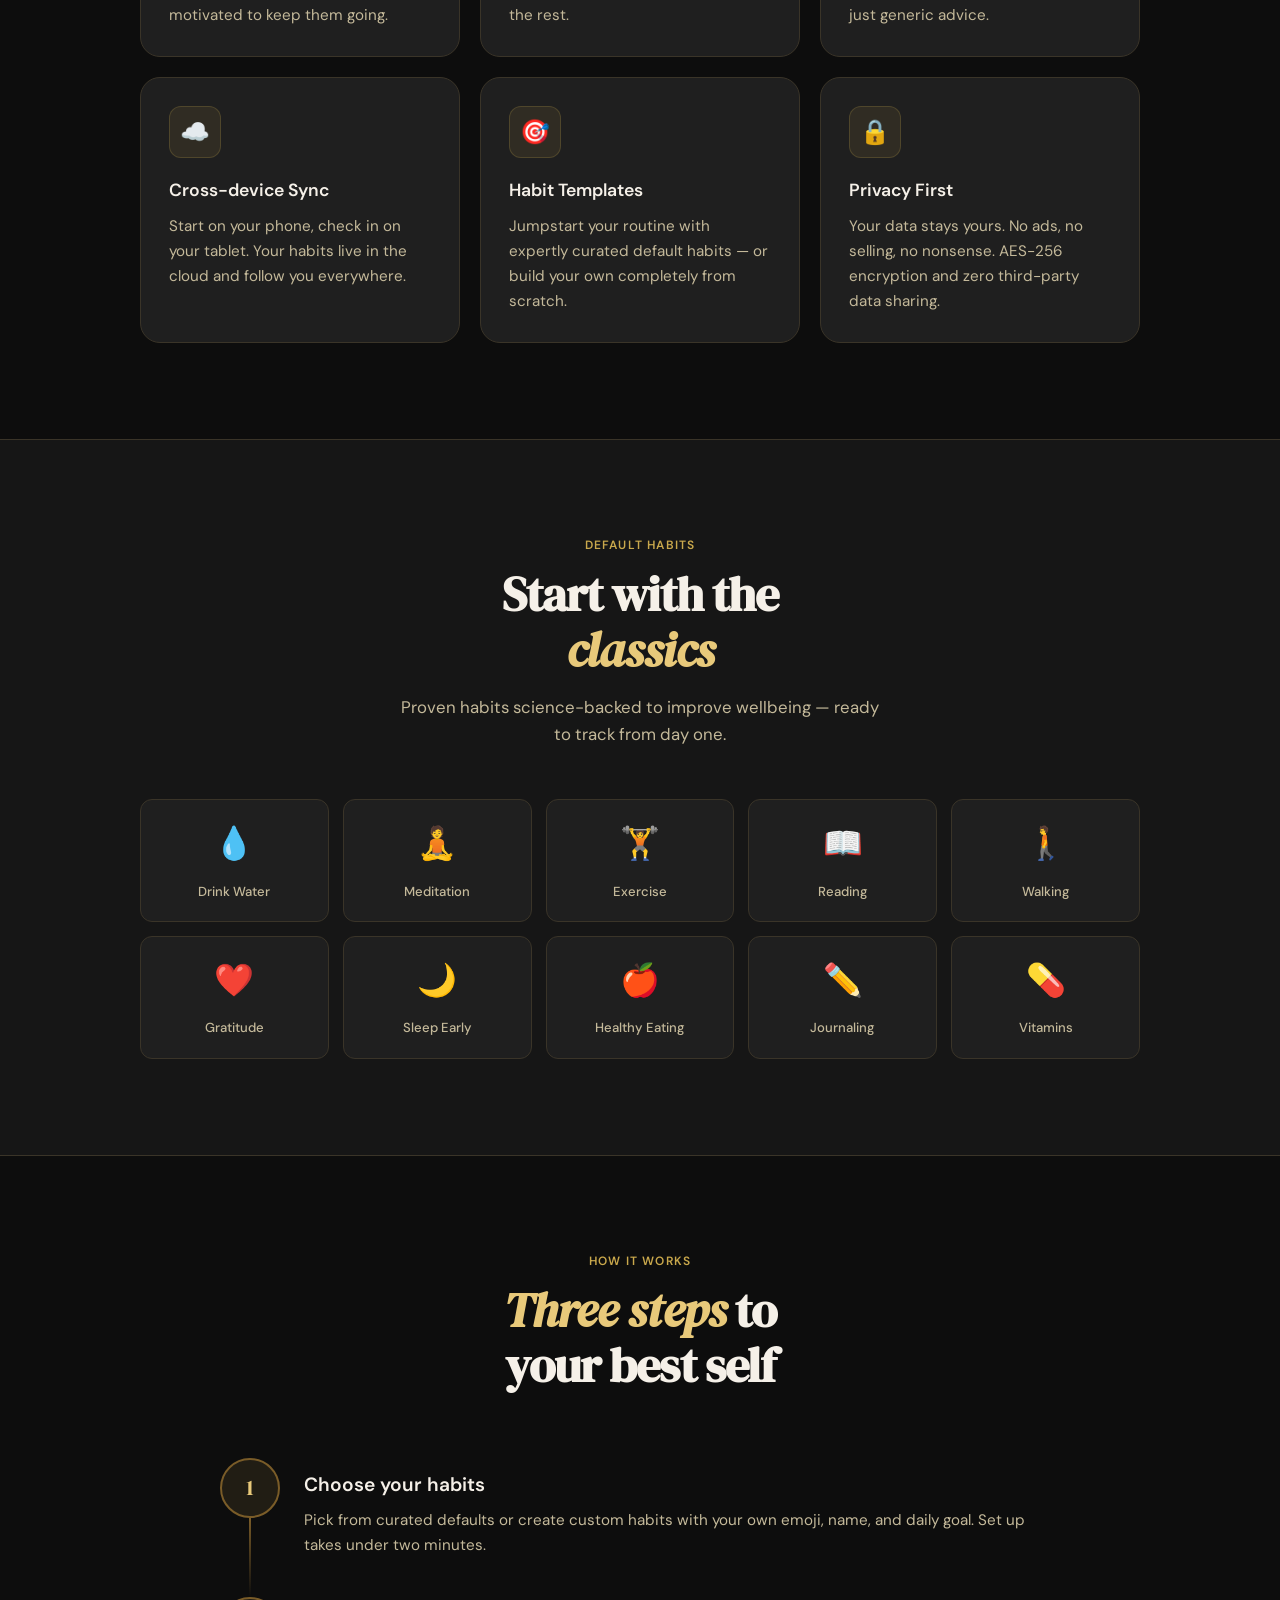
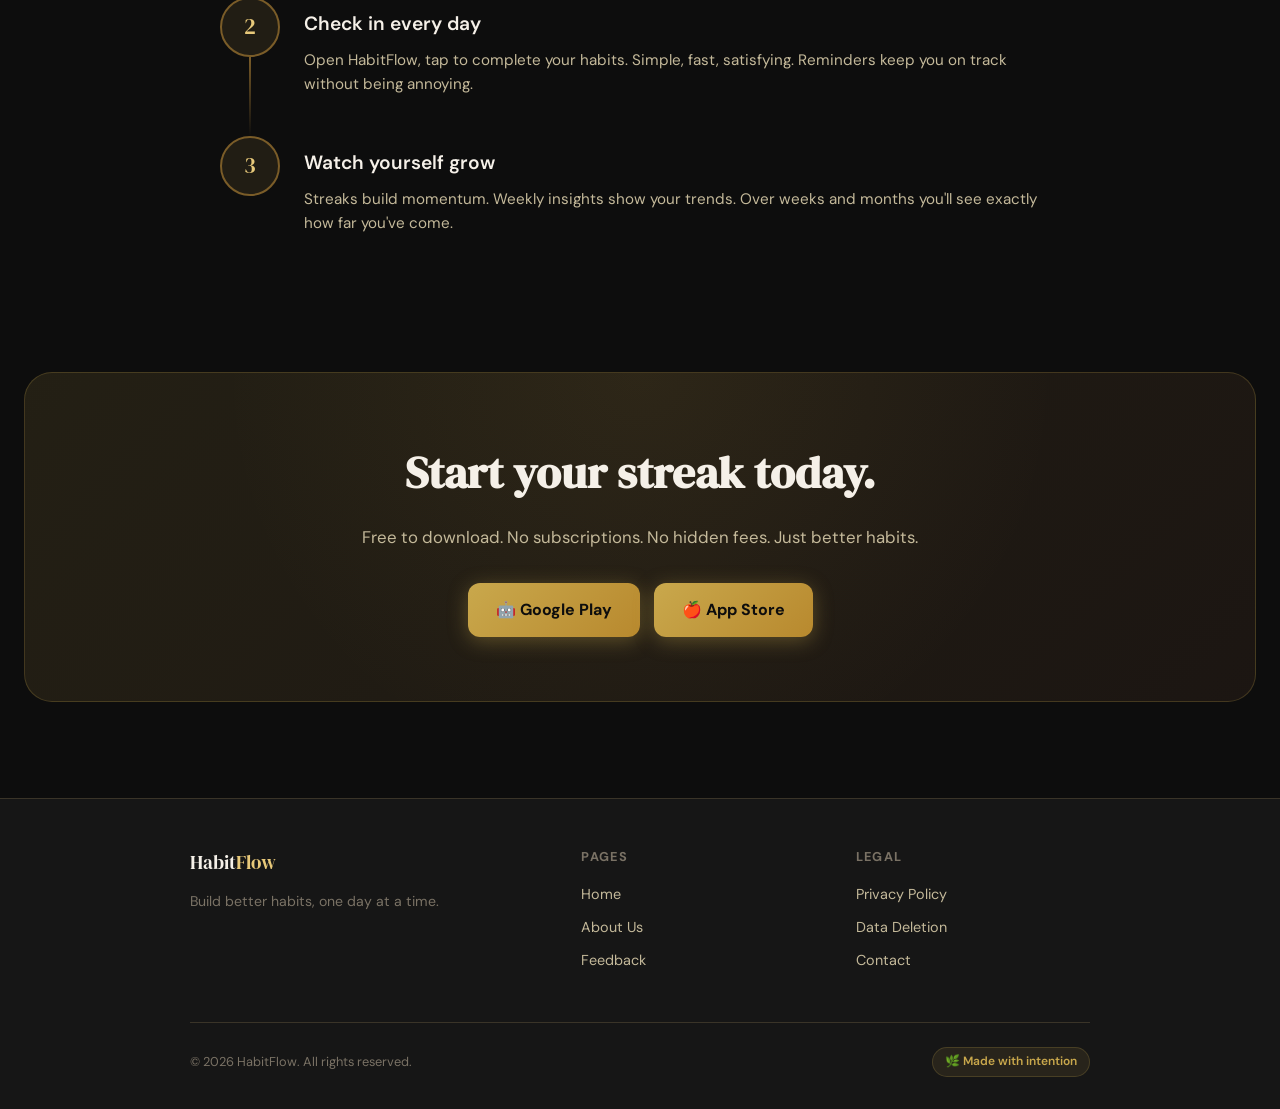
==== commit 09ab16d4: "Update index.html" ====
--- a/index.html
+++ b/index.html
@@ -25,7 +25,7 @@
     .hero-bg::before {
       content: '';
       position: absolute; inset: 0;
-      background-image: url('abhyasa-bg.png');
+      /* background-image: url('abhyasa-bg.png'); */
       background-size: cover;
       background-position: center center;
       background-repeat: no-repeat;
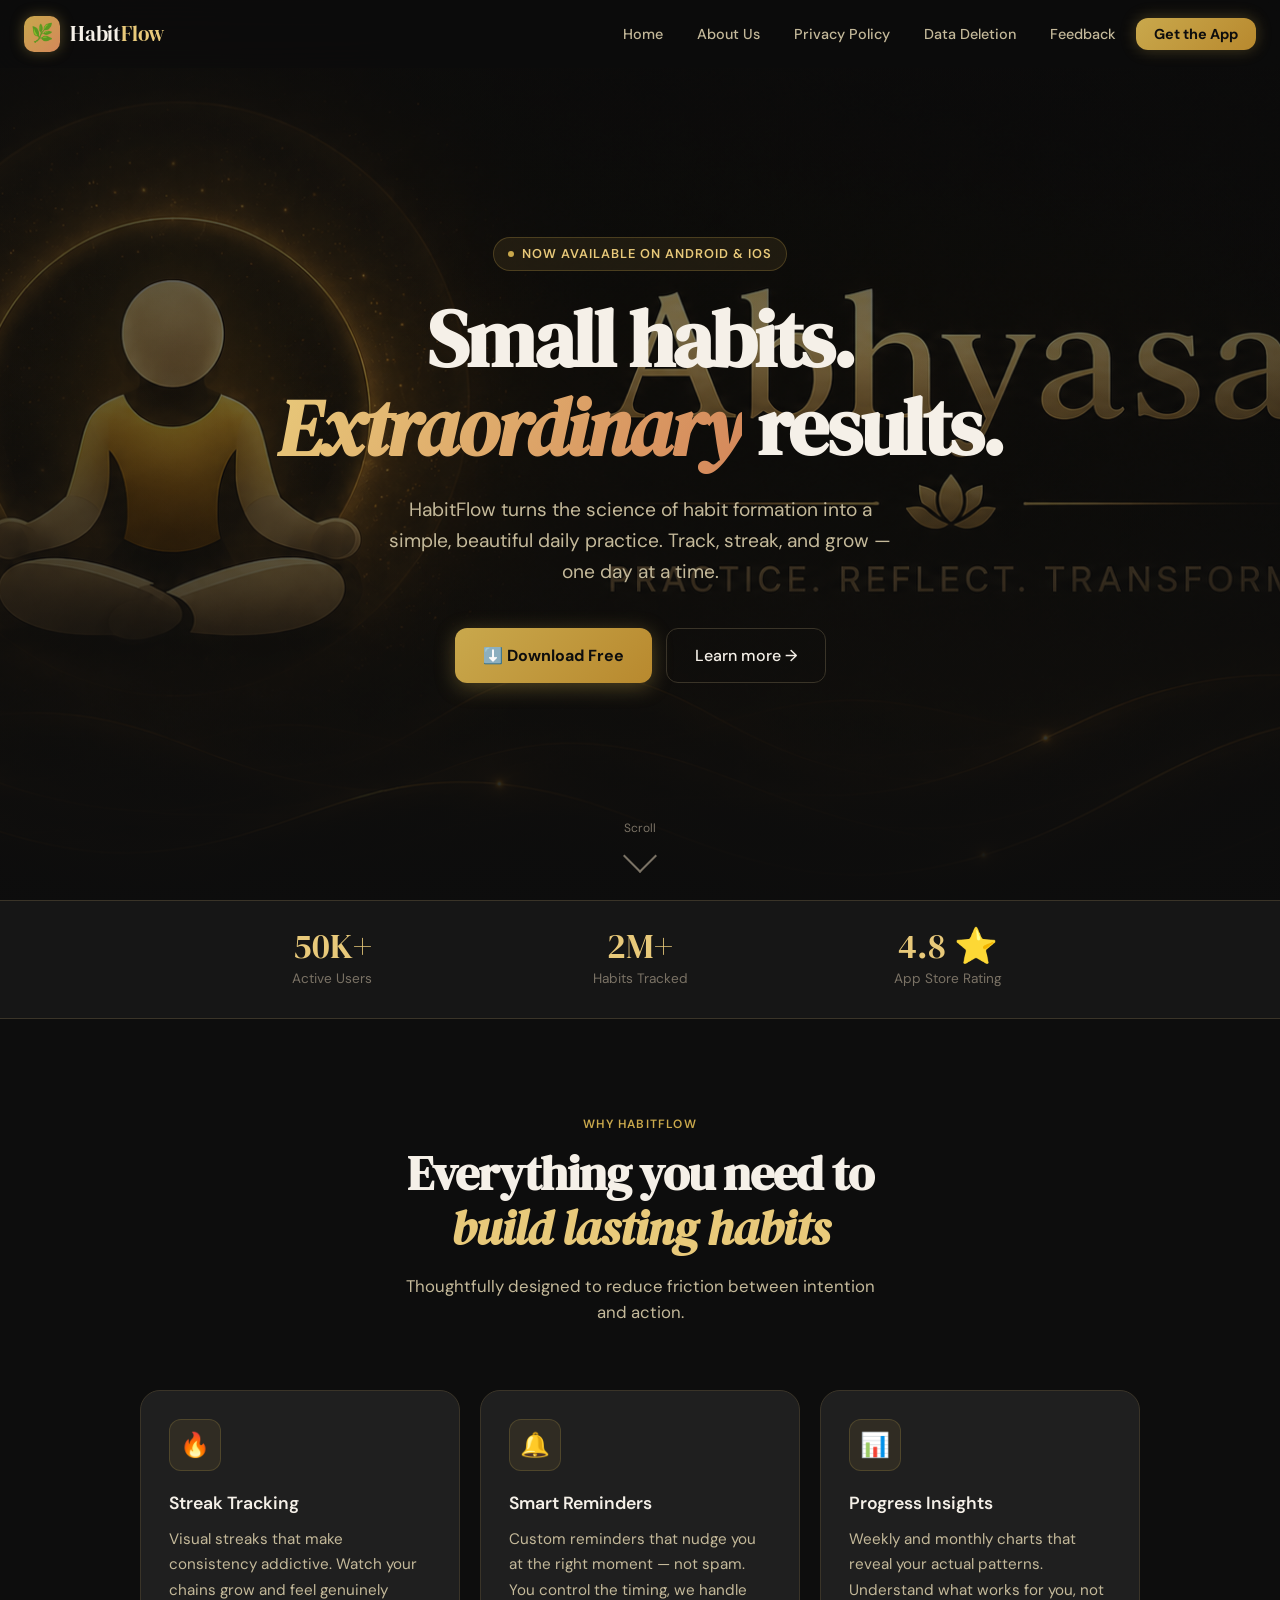
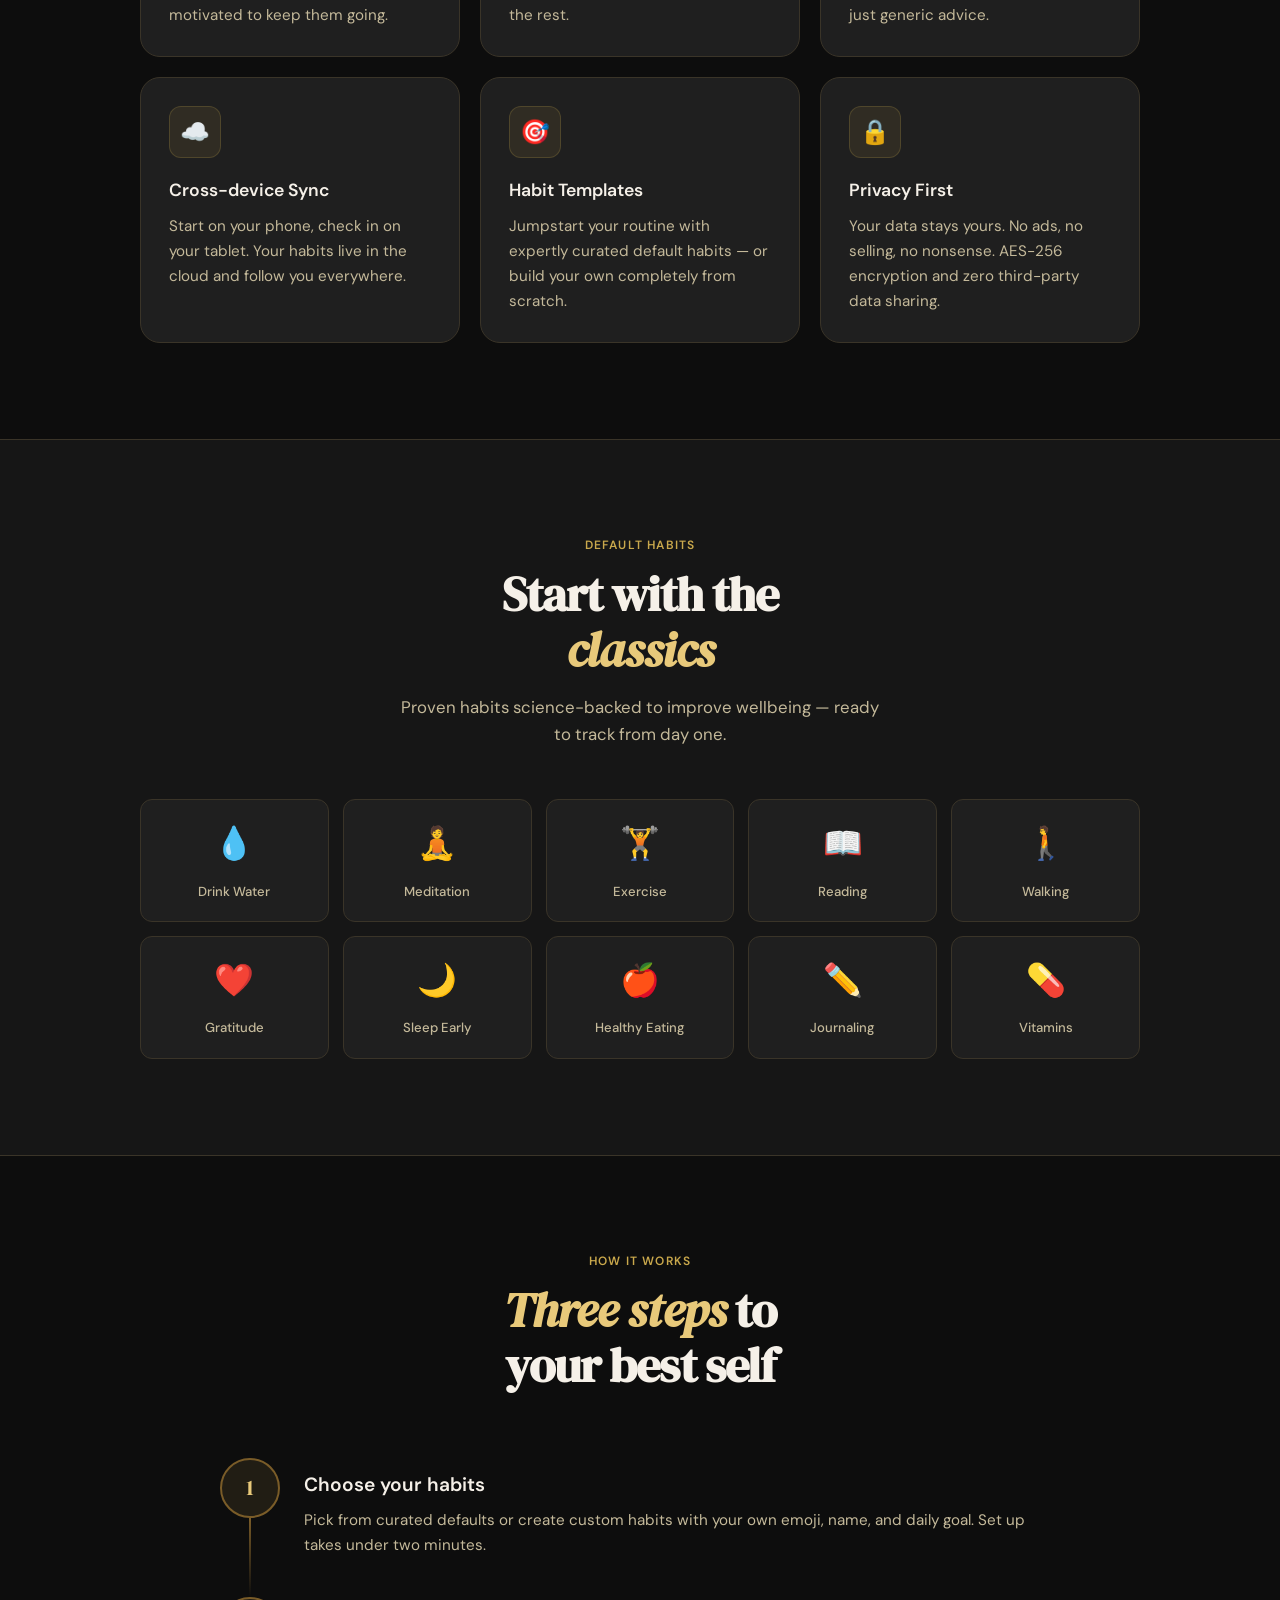
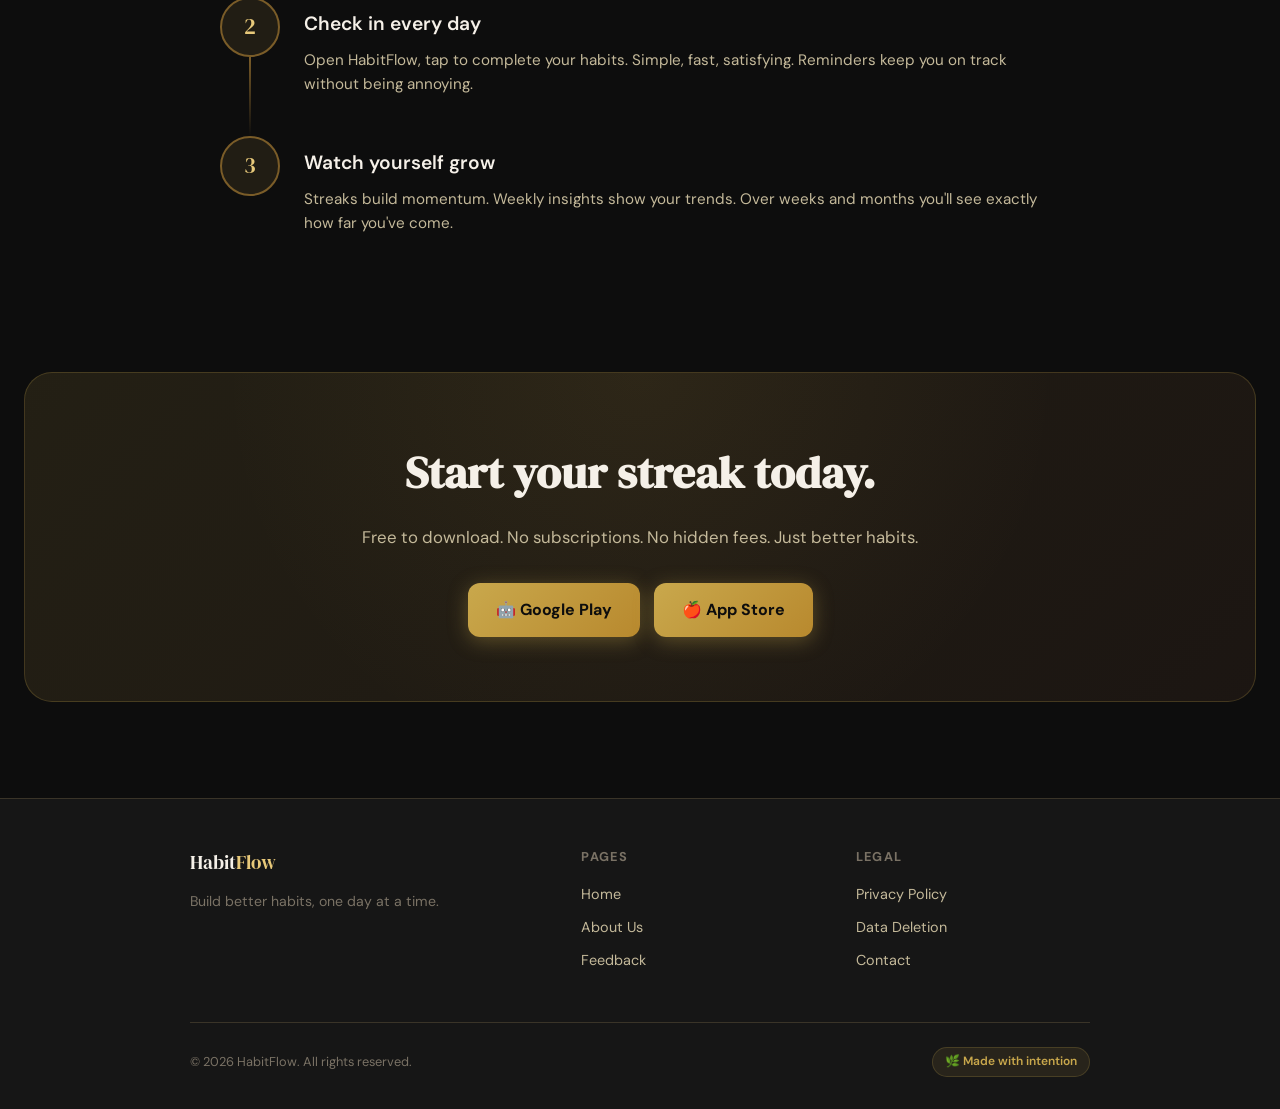
==== commit cfaa11b5: "Change background image to abhyasa-bg.png" ====
--- a/index.html
+++ b/index.html
@@ -25,7 +25,7 @@
     .hero-bg::before {
       content: '';
       position: absolute; inset: 0;
-      /* background-image: url('abhyasa-bg.png'); */
+      background-image: url('abhyasa-bg.png');
       background-size: cover;
       background-position: center center;
       background-repeat: no-repeat;
@@ -303,7 +303,7 @@
     <p>HabitFlow turns the science of habit formation into a simple, beautiful daily practice. Track, streak, and grow — one day at a time.</p>
     <div class="hero-actions">
       <a href="#download" class="btn-hero-primary">⬇️ Download Free</a>
-      <a href="about.html" class="btn-ghost">Learn more →</a>
+      <a href="pages/about.html" class="btn-ghost">Learn more →</a>
     </div>
   </div>
   <div class="scroll-indicator">
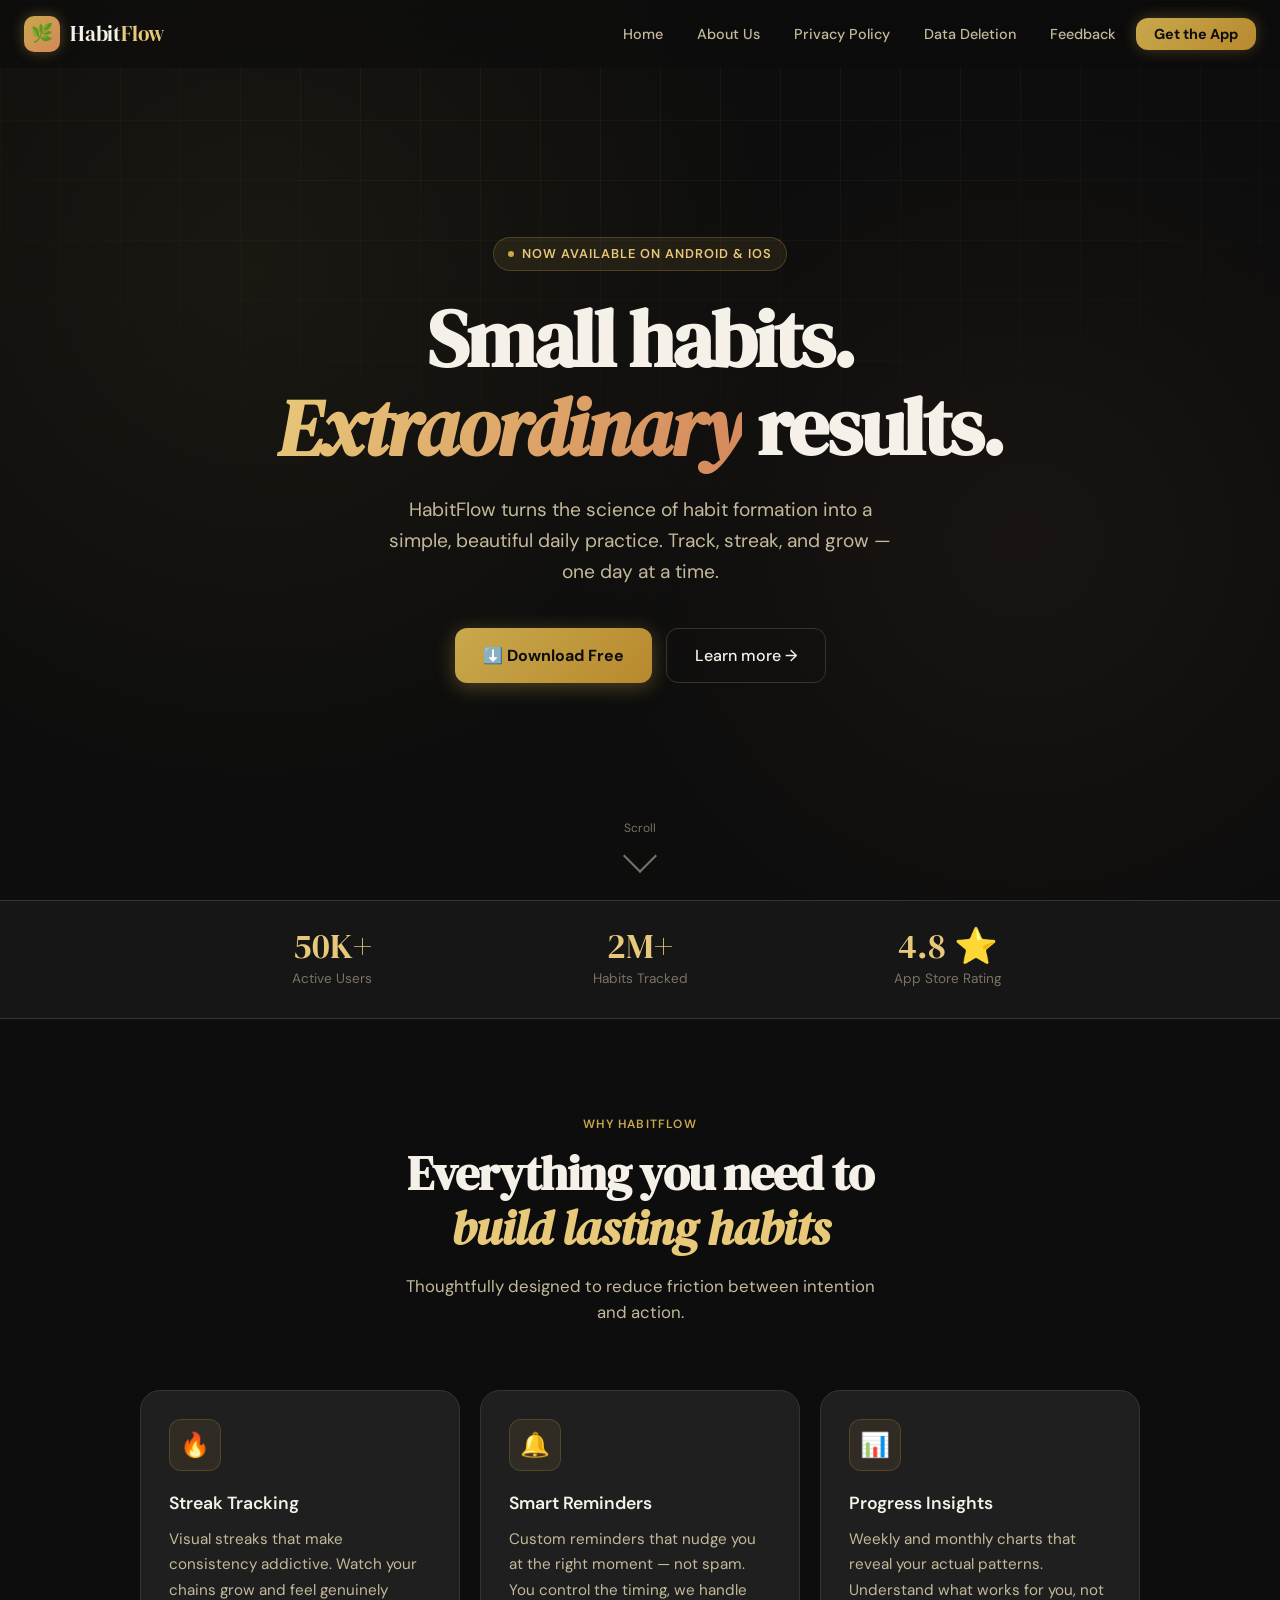
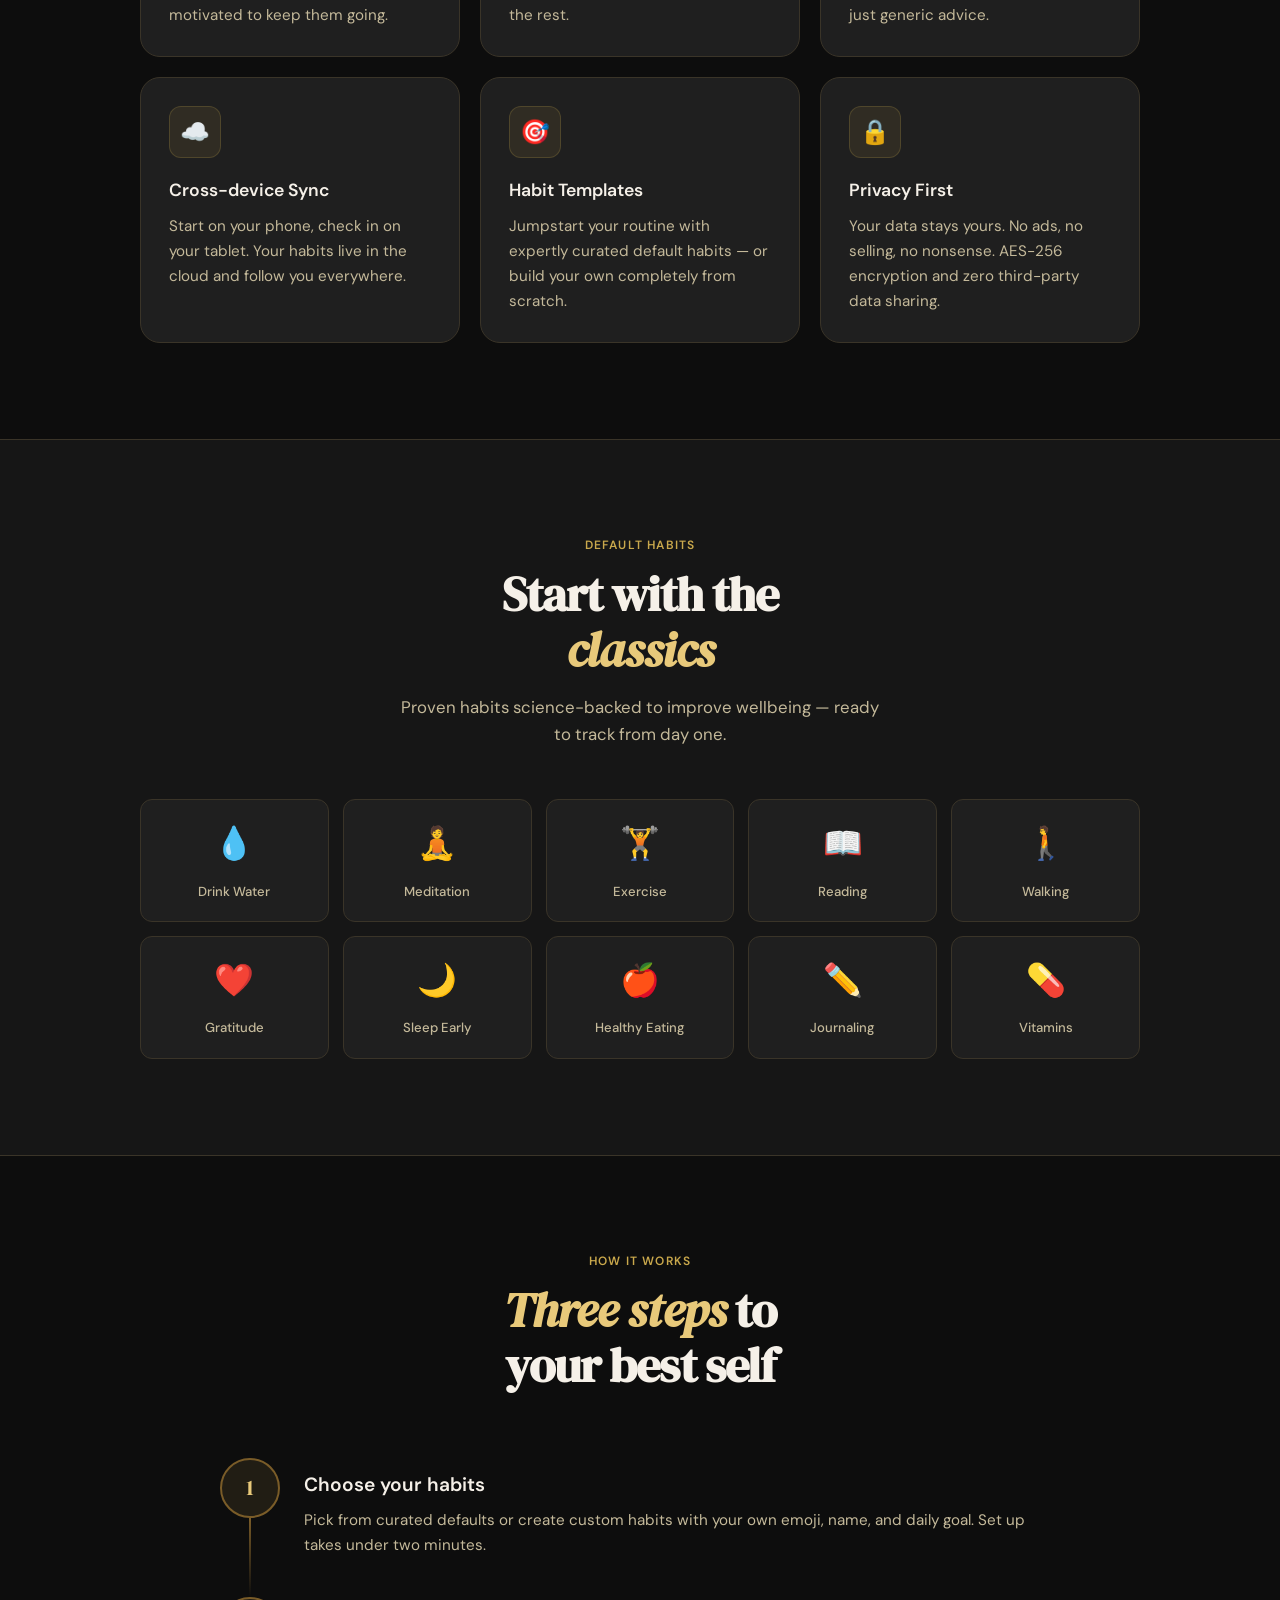
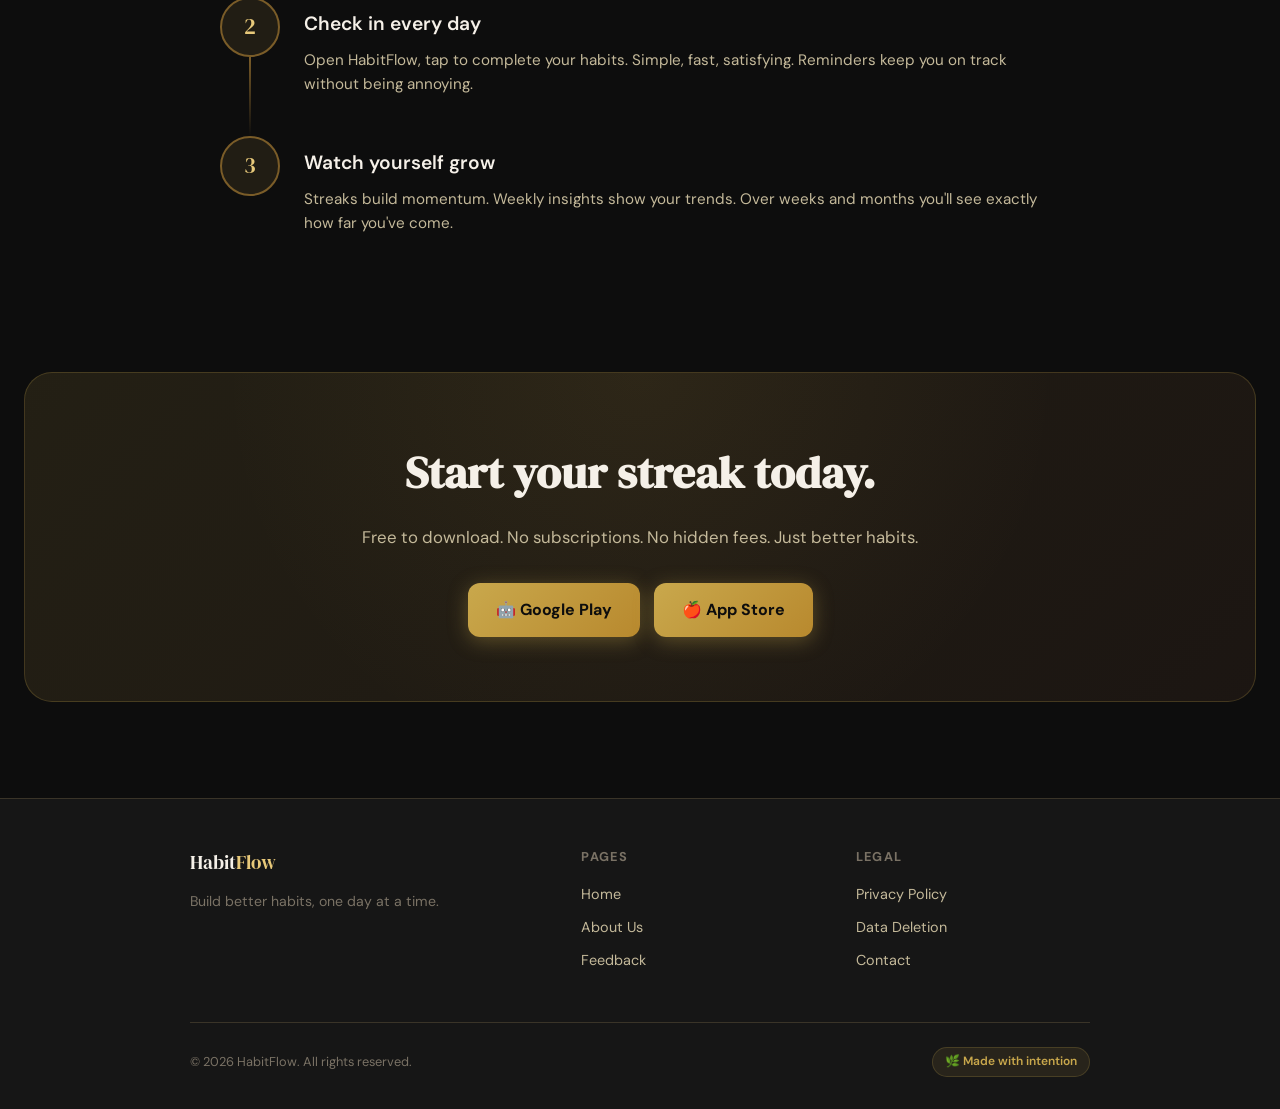
==== commit de28cf9b: "Refactor hero background styles in index.html Updated the hero background styles to use a grid patte" ====
--- a/index.html
+++ b/index.html
@@ -18,30 +18,27 @@
       position: relative;
       overflow: hidden;
     }
-    .hero-bg {
-      position: absolute; inset: 0; z-index: 0; overflow: hidden;
-    }
-    /* Abhyasa image as full background */
+   .hero-bg {
+      position:absolute; inset:0; z-index:0;
+      overflow:hidden;
+    }
+    /* grid pattern */
     .hero-bg::before {
-      content: '';
-      position: absolute; inset: 0;
-      background-image: url('abhyasa-bg.png');
-      background-size: cover;
-      background-position: center center;
-      background-repeat: no-repeat;
-      opacity: 0.55;
-    }
-    /* Dark gradient overlay so text stays readable */
+      content:'';
+      position:absolute; inset:0;
+      background-image:
+        linear-gradient(rgba(201,168,76,0.06) 1px, transparent 1px),
+        linear-gradient(90deg, rgba(201,168,76,0.06) 1px, transparent 1px);
+      background-size: 60px 60px;
+      mask-image: radial-gradient(ellipse 80% 60% at 50% 0%, black 30%, transparent 100%);
+    }
+    /* glow blobs */
     .hero-bg::after {
-      content: '';
-      position: absolute; inset: 0;
+      content:'';
+      position:absolute; inset:0;
       background:
-        linear-gradient(to bottom,
-          rgba(13,13,13,0.45) 0%,
-          rgba(13,13,13,0.15) 40%,
-          rgba(13,13,13,0.55) 80%,
-          rgba(13,13,13,0.92) 100%),
-        radial-gradient(ellipse 70% 50% at 50% 50%, transparent 30%, rgba(13,13,13,0.4) 100%);
+        radial-gradient(circle at 20% 30%, rgba(201,168,76,0.07) 0%, transparent 45%),
+        radial-gradient(circle at 80% 60%, rgba(212,135,90,0.06) 0%, transparent 40%);
     }
 
     .hero-content { position: relative; z-index: 1; max-width: 760px; }
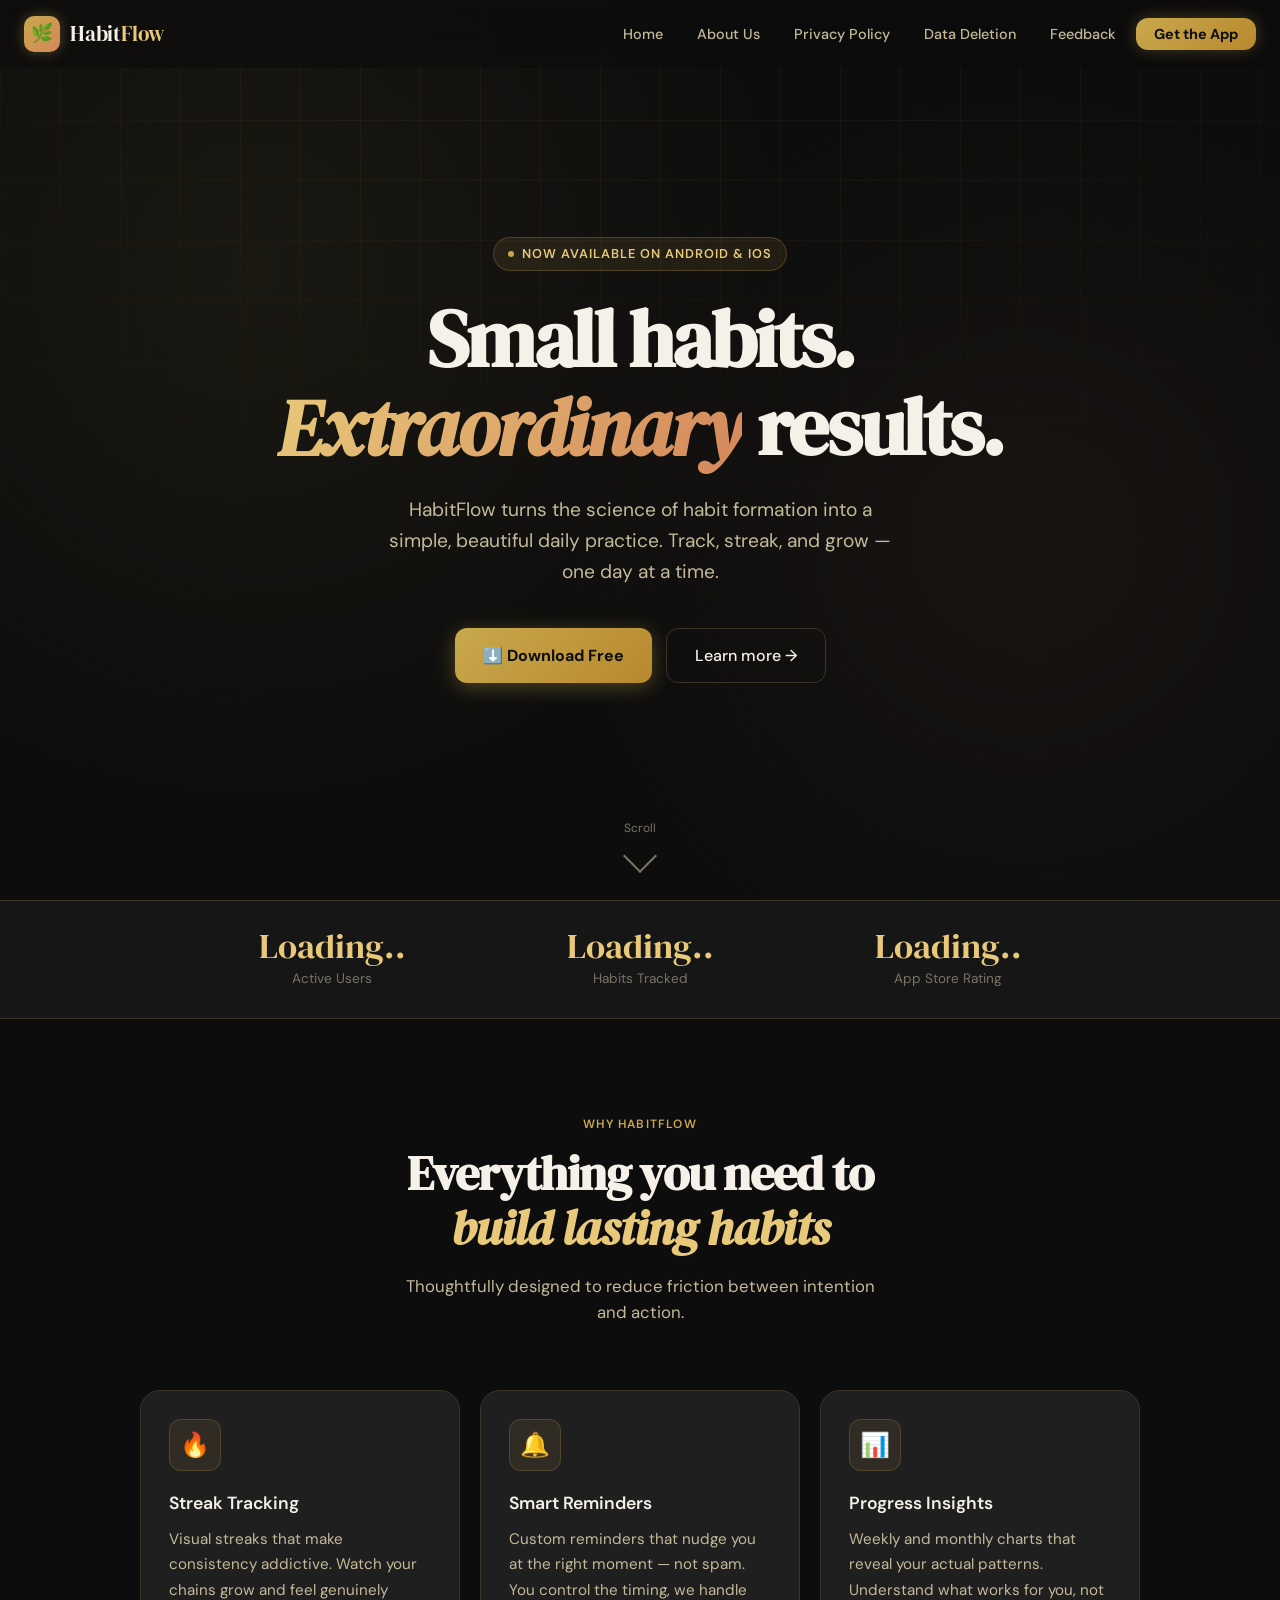
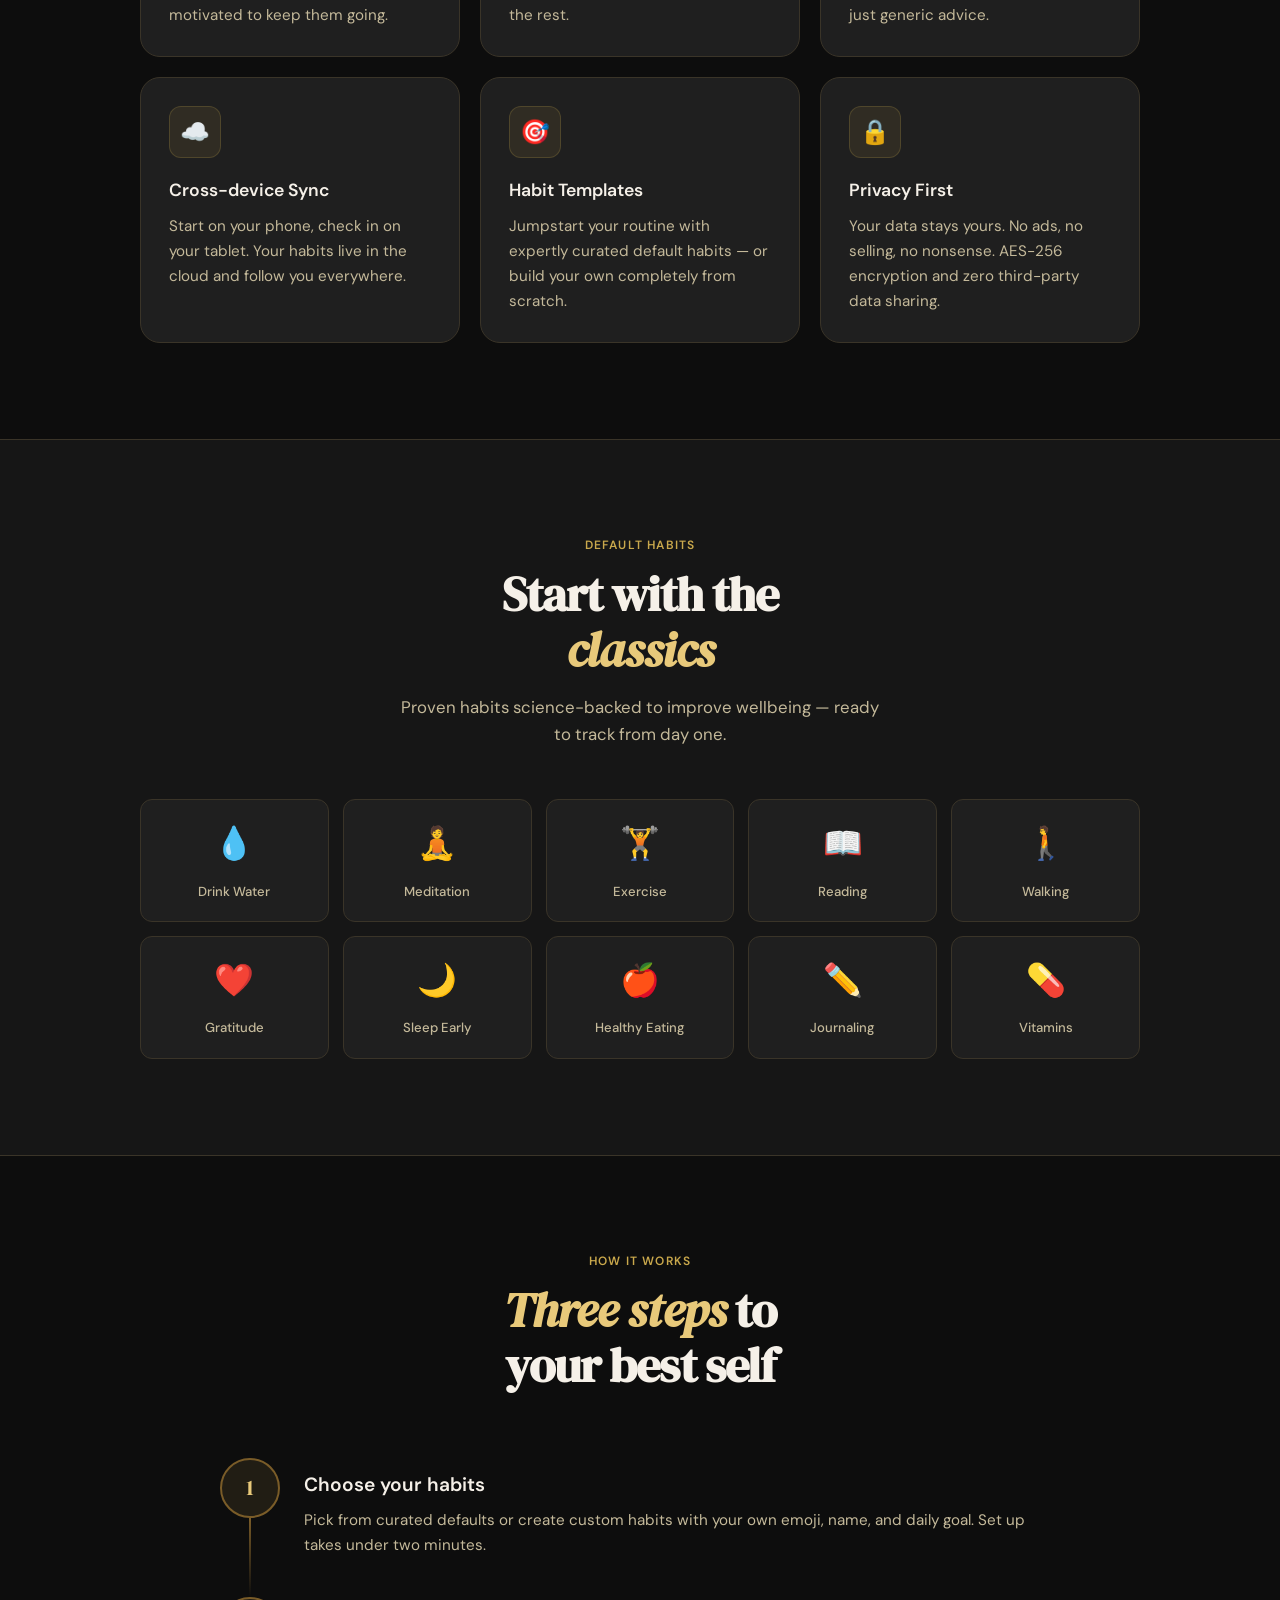
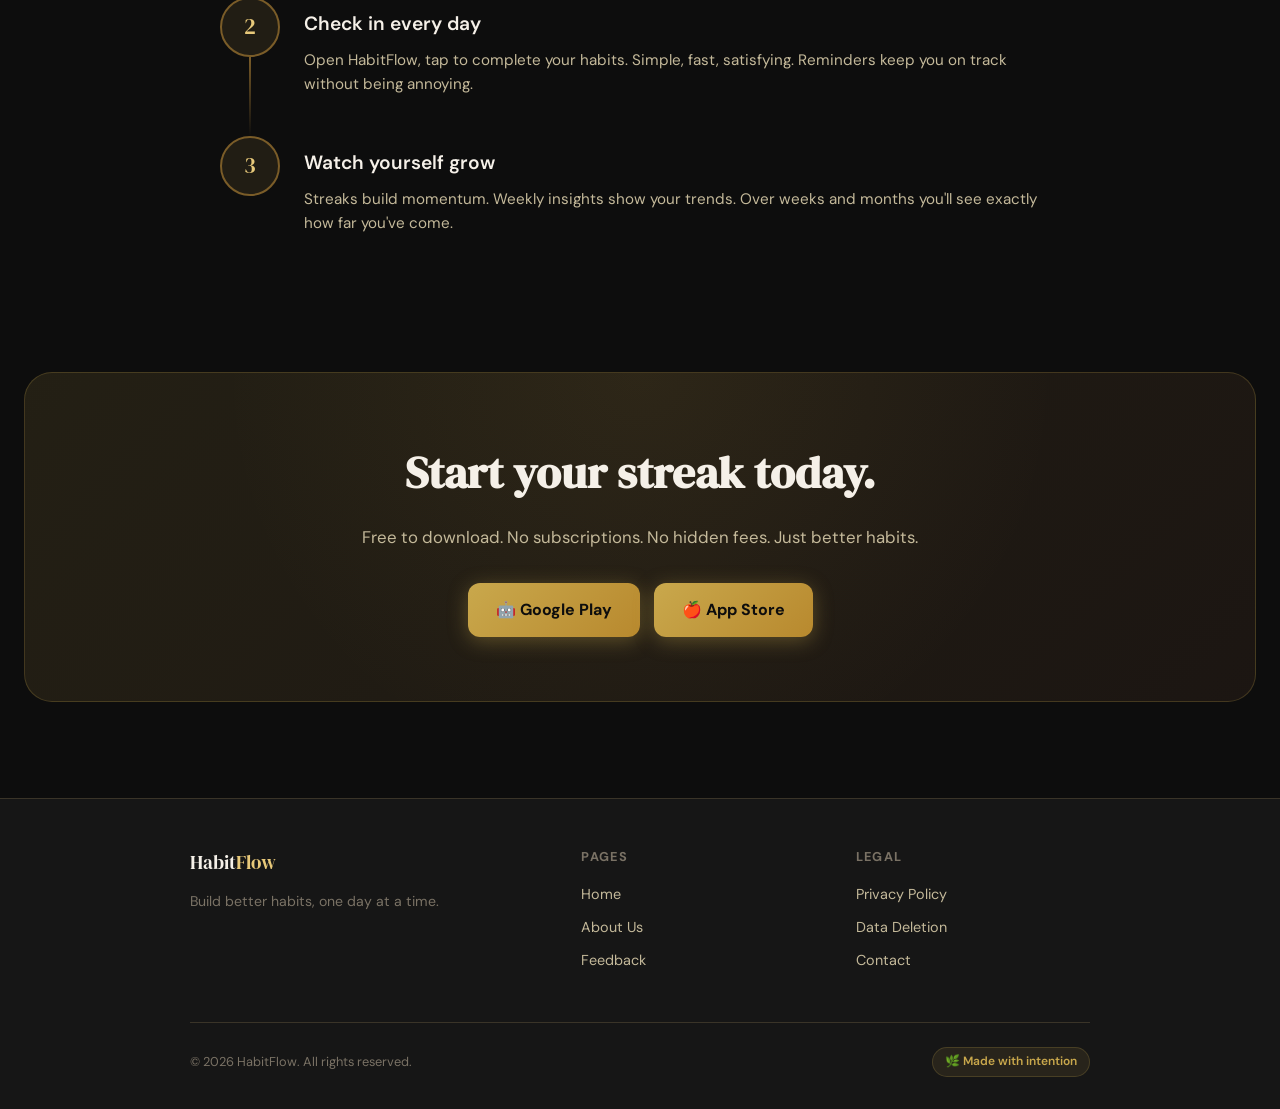
==== commit 451b2550: "Fix links and update stats placeholders in index.html Updated links and placeholder statistics in th" ====
--- a/index.html
+++ b/index.html
@@ -300,7 +300,7 @@
     <p>HabitFlow turns the science of habit formation into a simple, beautiful daily practice. Track, streak, and grow — one day at a time.</p>
     <div class="hero-actions">
       <a href="#download" class="btn-hero-primary">⬇️ Download Free</a>
-      <a href="pages/about.html" class="btn-ghost">Learn more →</a>
+      <a href="about.html" class="btn-ghost">Learn more →</a>
     </div>
   </div>
   <div class="scroll-indicator">
@@ -313,15 +313,15 @@
 <div class="stats-strip">
   <div class="stats-inner">
     <div class="stat">
-      <div class="stat-num">50K+</div>
+      <div class="stat-num">Loading..</div>
       <div class="stat-label">Active Users</div>
     </div>
     <div class="stat">
-      <div class="stat-num">2M+</div>
+      <div class="stat-num">Loading..</div>
       <div class="stat-label">Habits Tracked</div>
     </div>
     <div class="stat">
-      <div class="stat-num">4.8 ⭐</div>
+      <div class="stat-num">Loading..</div>
       <div class="stat-label">App Store Rating</div>
     </div>
   </div>
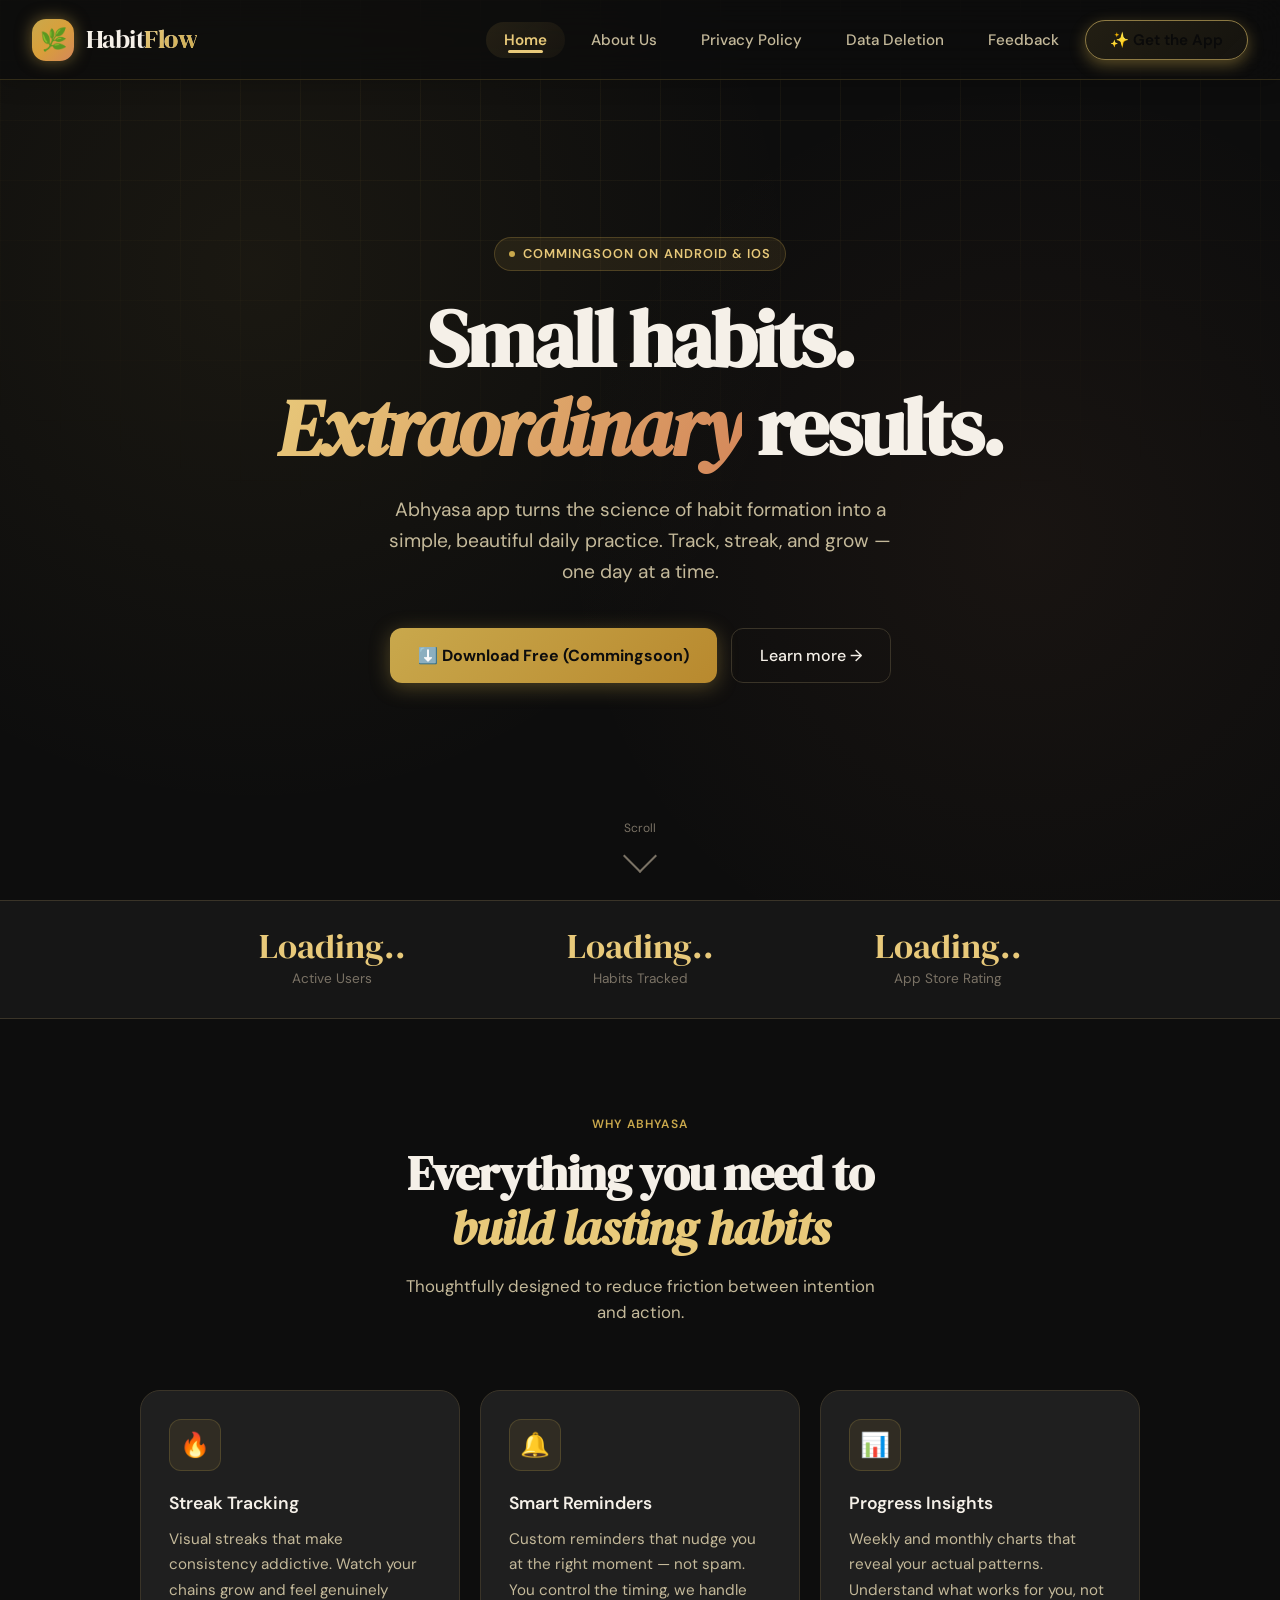
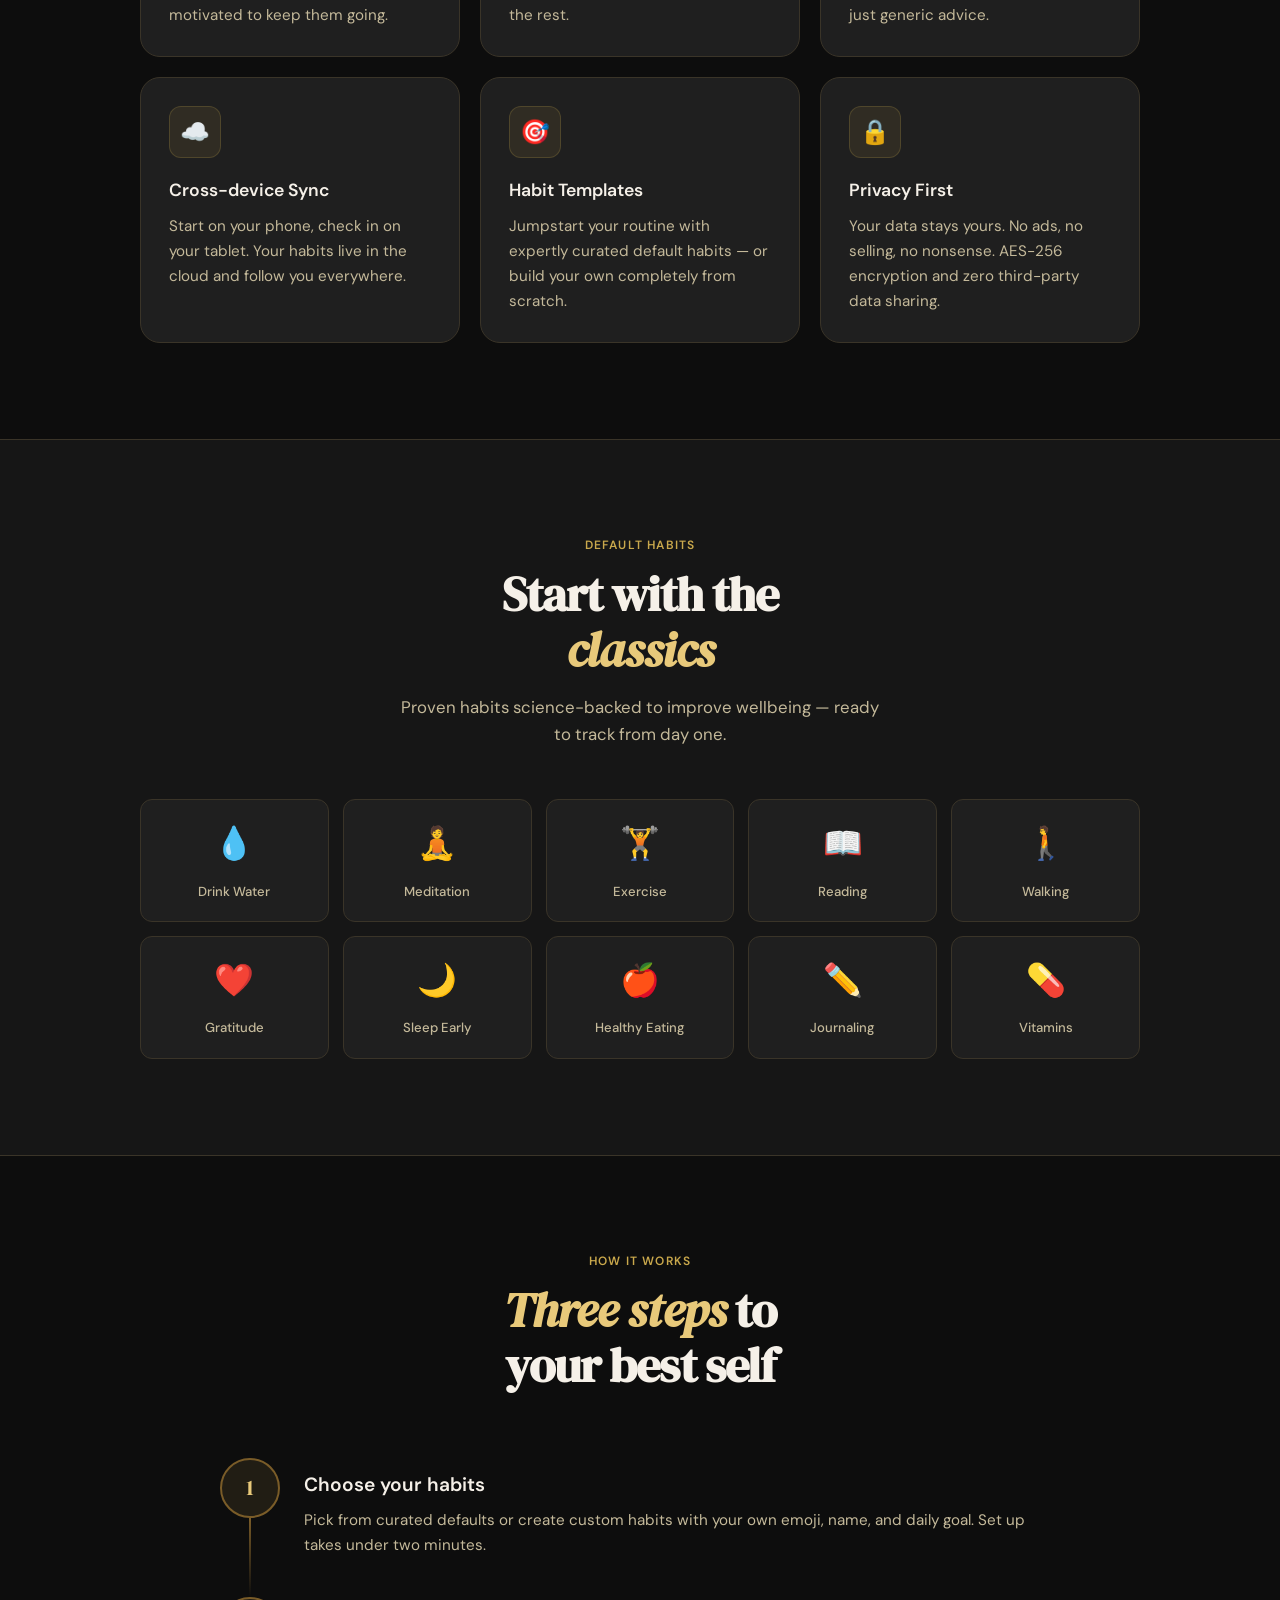
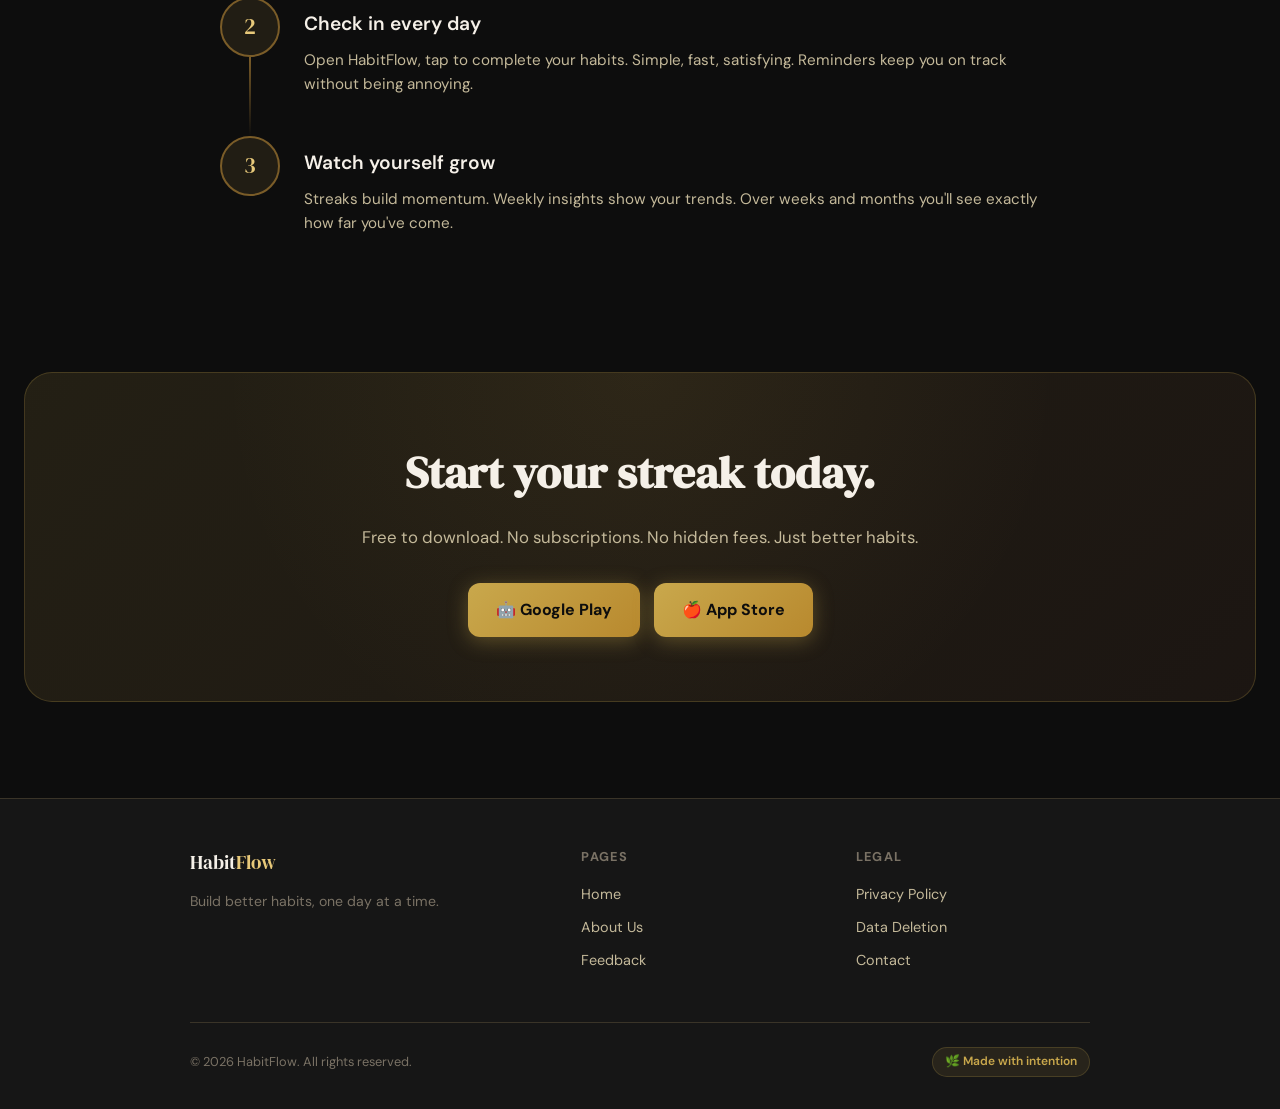
==== commit b4208fb8: "Rename HabitFlow to Abhyasa in index.html" ====
--- a/index.html
+++ b/index.html
@@ -3,7 +3,7 @@
 <head>
   <meta charset="UTF-8" />
   <meta name="viewport" content="width=device-width, initial-scale=1.0, viewport-fit=cover" />
-  <title>HabitFlow – Build Better Habits</title>
+  <title>Abhyasa – Build Better Habits</title>
   <link rel="preconnect" href="https://fonts.googleapis.com" />
   <link rel="preconnect" href="https://fonts.gstatic.com" crossorigin />
   <link href="https://fonts.googleapis.com/css2?family=DM+Sans:ital,wght@0,300;0,400;0,500;0,600;0,700;1,400&family=DM+Serif+Display:ital@0;1&display=swap" rel="stylesheet" />
@@ -295,11 +295,11 @@
 <section class="hero" id="home">
   <div class="hero-bg"></div>
   <div class="hero-content">
-    <div class="hero-badge"><span class="dot"></span> Now available on Android &amp; iOS</div>
+    <div class="hero-badge"><span class="dot"></span> Commingsoon on Android &amp; iOS</div>
     <h1>Small habits.<br><em>Extraordinary</em> results.</h1>
-    <p>HabitFlow turns the science of habit formation into a simple, beautiful daily practice. Track, streak, and grow — one day at a time.</p>
+    <p>Abhyasa app turns the science of habit formation into a simple, beautiful daily practice. Track, streak, and grow — one day at a time.</p>
     <div class="hero-actions">
-      <a href="#download" class="btn-hero-primary">⬇️ Download Free</a>
+      <a href="#download" class="btn-hero-primary">⬇️ Download Free (Commingsoon)</a>
       <a href="about.html" class="btn-ghost">Learn more →</a>
     </div>
   </div>
@@ -330,7 +330,7 @@
 <!-- ── FEATURES ── -->
 <section class="section" id="features">
   <div class="centered">
-    <div class="section-label">Why HabitFlow</div>
+    <div class="section-label">Why Abhyasa</div>
     <h2 class="section-title">Everything you need to<br><em>build lasting habits</em></h2>
     <p class="section-sub">Thoughtfully designed to reduce friction between intention and action.</p>
   </div>
--- a/shared.css
+++ b/shared.css
@@ -17,10 +17,11 @@
   --radius-md: 12px;
   --radius-lg: 20px;
   --radius-xl: 28px;
+  --nav-blur: 20px;
 }
 
 *, *::before, *::after { margin: 0; padding: 0; box-sizing: border-box; }
-html { scroll-behavior: smooth; scroll-padding-top: 80px; }
+html { scroll-behavior: smooth; scroll-padding-top: 90px; }
 body {
   background: var(--bg-primary);
   color: var(--text-primary);
@@ -29,165 +30,241 @@
   overflow-x: hidden;
 }
 
-/* ── NAV ── */
+/* ────────────────────────────── */
+/*          ENHANCED NAVBAR        */
+/* ────────────────────────────── */
 nav {
   position: fixed;
   top: 0; left: 0; right: 0;
-  z-index: 100;
-  padding: 0 24px;
-  height: 68px;
+  z-index: 1000;
+  padding: 0 32px;
+  height: 80px;
   display: flex;
   align-items: center;
   justify-content: space-between;
-  background: rgba(13,13,13,0.6);
-  backdrop-filter: blur(18px);
-  -webkit-backdrop-filter: blur(18px);
-  border-bottom: 1px solid transparent;
-  transition: border-color 0.3s, background 0.3s;
+  background: rgba(13,13,13,0.68);
+  backdrop-filter: blur(var(--nav-blur));
+  -webkit-backdrop-filter: blur(var(--nav-blur));
+  border-bottom: 1px solid rgba(201,168,76,0.2);
+  transition: all 0.3s cubic-bezier(0.2,0.9,0.4,1.1);
+  box-shadow: 0 4px 20px rgba(0,0,0,0.2);
 }
 nav.scrolled {
-  background: rgba(13,13,13,0.92);
-  border-bottom-color: var(--border-subtle);
-}
-
+  background: rgba(10,10,10,0.94);
+  backdrop-filter: blur(24px);
+  border-bottom-color: var(--accent-gold-muted);
+  box-shadow: 0 8px 28px rgba(0,0,0,0.5);
+}
+
+/* Logo */
 .nav-logo {
-  display: flex; align-items: center; gap: 10px;
+  display: flex;
+  align-items: center;
+  gap: 12px;
   text-decoration: none;
-}
+  transition: transform 0.2s ease;
+}
+.nav-logo:hover { transform: scale(1.02); }
 .nav-logo-icon {
-  width: 36px; height: 36px;
-  background: linear-gradient(135deg, var(--accent-gold), var(--accent-terracotta));
-  border-radius: 10px;
-  display: flex; align-items: center; justify-content: center;
-  font-size: 18px;
-  box-shadow: 0 0 14px rgba(201,168,76,0.35);
-  flex-shrink: 0;
+  width: 42px; height: 42px;
+  background: linear-gradient(135deg, var(--accent-gold), #d99f3a, var(--accent-terracotta));
+  border-radius: 14px;
+  display: flex;
+  align-items: center;
+  justify-content: center;
+  font-size: 22px;
+  box-shadow: 0 0 16px rgba(201,168,76,0.5);
+  transition: all 0.3s;
+}
+.nav-logo:hover .nav-logo-icon {
+  box-shadow: 0 0 24px rgba(232,201,122,0.7);
+  transform: rotate(-2deg);
 }
 .nav-logo-text {
   font-family: 'DM Serif Display', serif;
-  font-size: 1.3rem;
-  color: var(--text-primary);
-  letter-spacing: -0.01em;
-}
-.nav-logo-text span { color: var(--accent-gold-light); }
-
+  font-size: 1.6rem;
+  font-weight: 500;
+  letter-spacing: -0.02em;
+  background: linear-gradient(135deg, #F5F0E8 60%, var(--accent-gold-light));
+  -webkit-background-clip: text;
+  background-clip: text;
+  color: transparent;
+}
+.nav-logo-text span {
+  background: linear-gradient(135deg, var(--accent-gold-light), var(--accent-gold));
+  -webkit-background-clip: text;
+  background-clip: text;
+  color: transparent;
+}
+
+/* Desktop nav links */
 .nav-links {
   display: flex;
   align-items: center;
-  gap: 6px;
+  gap: 8px;
   list-style: none;
 }
 .nav-links a {
   text-decoration: none;
   color: var(--text-secondary);
-  font-size: 0.9rem;
+  font-size: 0.95rem;
   font-weight: 500;
-  padding: 6px 14px;
-  border-radius: var(--radius-sm);
-  transition: color 0.2s, background 0.2s;
+  padding: 8px 18px;
+  border-radius: 40px;
+  transition: all 0.25s;
   position: relative;
   white-space: nowrap;
 }
-.nav-links a::after {
+/* Elegant hover underline */
+.nav-links a:not(.cta-btn)::before {
   content: '';
   position: absolute;
-  bottom: 2px; left: 50%; right: 50%;
+  bottom: 5px;
+  left: 50%;
+  width: 0%;
   height: 2px;
-  background: var(--accent-gold);
+  background: linear-gradient(90deg, var(--accent-gold), var(--accent-gold-light));
   border-radius: 2px;
-  transition: left 0.25s, right 0.25s;
-}
-.nav-links a:hover { color: var(--accent-gold-light); }
-.nav-links a:hover::after { left: 14px; right: 14px; }
+  transition: width 0.25s ease, left 0.25s ease;
+}
+.nav-links a:not(.cta-btn):hover {
+  color: var(--accent-gold-light);
+  background: rgba(201,168,76,0.08);
+}
+.nav-links a:not(.cta-btn):hover::before {
+  width: 45%;
+  left: 27.5%;
+}
+/* Active page indicator */
+.nav-links a.active-link {
+  color: var(--accent-gold-light);
+  background: linear-gradient(135deg, rgba(201,168,76,0.12), rgba(201,168,76,0.05));
+  font-weight: 600;
+}
+.nav-links a.active-link::before {
+  width: 45%;
+  left: 27.5%;
+  background: var(--accent-gold-light);
+  height: 2.5px;
+}
+/* CTA button */
 .nav-links .cta-btn {
-  background: linear-gradient(135deg, var(--accent-gold), #b8892e);
-  color: var(--bg-primary) !important;
+  background: linear-gradient(105deg, var(--accent-gold), #e2b34b);
+  color: #0A0A0A !important;
   font-weight: 700;
-  padding: 7px 18px;
-  border-radius: var(--radius-md);
-  box-shadow: 0 0 16px rgba(201,168,76,0.3);
-}
-.nav-links .cta-btn::after { display: none; }
+  padding: 9px 24px;
+  border-radius: 100px;
+  box-shadow: 0 5px 15px rgba(201,168,76,0.4);
+  border: 1px solid rgba(255,220,120,0.5);
+}
 .nav-links .cta-btn:hover {
-  box-shadow: 0 0 24px rgba(201,168,76,0.5);
-  transform: translateY(-1px);
-}
-
-/* Hamburger button */
+  transform: translateY(-2px);
+  background: linear-gradient(105deg, #e2b34b, var(--accent-gold-light));
+  box-shadow: 0 8px 22px rgba(201,168,76,0.65);
+  color: #000 !important;
+}
+.nav-links .cta-btn::before { display: none; }
+
+/* Hamburger (mobile) */
 .nav-toggle {
   display: none;
   flex-direction: column;
-  gap: 5px;
+  gap: 6px;
   cursor: pointer;
-  background: none;
-  border: none;
-  padding: 8px;
-  z-index: 101;
+  background: rgba(31,31,31,0.8);
+  border: 1px solid var(--border-subtle);
+  border-radius: 40px;
+  padding: 10px 14px;
+  z-index: 1002;
+  transition: all 0.2s;
 }
 .nav-toggle span {
   display: block;
-  width: 24px; height: 2px;
-  background: var(--text-primary);
-  border-radius: 2px;
-  transition: all 0.3s;
-  pointer-events: none;
-}
-.nav-toggle.open span:nth-child(1) { transform: rotate(45deg) translate(5px, 5px); }
+  width: 24px;
+  height: 2.5px;
+  background: var(--accent-gold-light);
+  border-radius: 4px;
+  transition: all 0.3s cubic-bezier(0.2,0.9,0.4,1.1);
+}
+.nav-toggle.open span:nth-child(1) {
+  transform: rotate(45deg) translate(6px, 6px);
+  width: 26px;
+}
 .nav-toggle.open span:nth-child(2) { opacity: 0; transform: scaleX(0); }
-.nav-toggle.open span:nth-child(3) { transform: rotate(-45deg) translate(5px, -5px); }
+.nav-toggle.open span:nth-child(3) {
+  transform: rotate(-45deg) translate(6px, -6px);
+  width: 26px;
+}
+
+/* ========== RESPONSIVE (Mobile first) ========== */
+@media (max-width: 820px) {
+  nav { padding: 0 20px; height: 74px; }
+  .nav-logo-text { font-size: 1.4rem; }
+  .nav-logo-icon { width: 36px; height: 36px; font-size: 18px; }
+}
 
 @media (max-width: 768px) {
   .nav-toggle { display: flex; }
-
   .nav-links {
     position: fixed;
-    top: 68px; left: 0; right: 0;
-    z-index: 99;
+    top: 74px;
+    left: 0;
+    right: 0;
+    background: rgba(10,10,10,0.96);
+    backdrop-filter: blur(28px);
+    -webkit-backdrop-filter: blur(28px);
     flex-direction: column;
     align-items: stretch;
-    background: rgba(13,13,13,0.97);
-    backdrop-filter: blur(20px);
-    -webkit-backdrop-filter: blur(20px);
-    padding: 16px 24px 28px;
-    gap: 4px;
-    transform: translateY(-110%);
-    transition: transform 0.35s cubic-bezier(0.4, 0, 0.2, 1);
-    border-bottom: 1px solid var(--border-subtle);
+    padding: 20px 24px 32px;
+    gap: 8px;
+    transform: translateY(-130%);
+    transition: transform 0.4s cubic-bezier(0.2,0.9,0.3,1.1);
+    border-bottom: 1px solid var(--accent-gold-muted);
+    box-shadow: 0 20px 35px rgba(0,0,0,0.6);
+    border-radius: 0 0 28px 28px;
+    z-index: 998;
+    max-height: calc(100vh - 74px);
     overflow-y: auto;
-    max-height: calc(100vh - 68px);
   }
   .nav-links.open { transform: translateY(0); }
+  .nav-links li { width: 100%; }
   .nav-links a {
-    padding: 13px 16px;
-    border-radius: var(--radius-md);
-    font-size: 1rem;
-    border-bottom: 1px solid rgba(58, 52, 40, 0.4);
+    display: block;
+    padding: 14px 20px;
+    font-size: 1.05rem;
+    text-align: left;
+    border-radius: var(--radius-lg);
+    white-space: normal;
   }
-  .nav-links li:last-child a { border-bottom: none; }
-  .nav-links a::after { display: none; }
-  .nav-links a:hover { background: var(--bg-surface); color: var(--accent-gold-light); }
+  .nav-links a:not(.cta-btn)::before { display: none; }
+  .nav-links a:hover,
+  .nav-links a.active-link {
+    background: linear-gradient(95deg, rgba(201,168,76,0.2), rgba(201,168,76,0.05));
+    color: var(--accent-gold-light);
+    border-left: 3px solid var(--accent-gold);
+  }
   .nav-links .cta-btn {
-    margin-top: 8px;
+    margin-top: 16px;
     text-align: center;
-    justify-content: center;
-    border-bottom: none !important;
+    background: linear-gradient(105deg, var(--accent-gold), #c9942e);
   }
-}
-
-/* ── INNER PAGE HERO ── */
-.page-hero {
-  padding: 130px 24px 72px;
-  text-align: center;
-  position: relative;
-  overflow: hidden;
-}
+  body.menu-open { overflow: hidden; }
+}
+
+@media (max-width: 480px) {
+  nav { padding: 0 16px; }
+  .nav-logo-text { font-size: 1.25rem; }
+  .nav-links { padding: 16px 20px 28px; }
+}
+
+/* ── Rest of your existing styles (unchanged) ── */
+.page-hero { padding: 130px 24px 72px; text-align: center; position: relative; overflow: hidden; }
 .page-hero::before {
   content: '';
   position: absolute; inset: 0;
-  background:
-    radial-gradient(circle at 50% -10%, rgba(201,168,76,0.1) 0%, transparent 55%),
-    linear-gradient(rgba(201,168,76,0.04) 1px, transparent 1px),
-    linear-gradient(90deg, rgba(201,168,76,0.04) 1px, transparent 1px);
+  background: radial-gradient(circle at 50% -10%, rgba(201,168,76,0.1) 0%, transparent 55%),
+              linear-gradient(rgba(201,168,76,0.04) 1px, transparent 1px),
+              linear-gradient(90deg, rgba(201,168,76,0.04) 1px, transparent 1px);
   background-size: auto, 60px 60px, 60px 60px;
   mask-image: radial-gradient(ellipse 80% 80% at 50% 0%, black 40%, transparent 100%);
   pointer-events: none;
@@ -204,7 +281,6 @@
   padding: 5px 14px;
   border-radius: 100px;
   margin-bottom: 20px;
-  position: relative;
 }
 .page-hero h1 {
   font-family: 'DM Serif Display', serif;
@@ -212,7 +288,6 @@
   line-height: 1.1;
   letter-spacing: -0.03em;
   margin-bottom: 16px;
-  position: relative;
 }
 .page-hero h1 em { font-style: italic; color: var(--accent-gold-light); }
 .page-hero p {
@@ -220,13 +295,10 @@
   font-size: 1.05rem;
   max-width: 520px;
   margin: 0 auto;
-  position: relative;
-}
-
-/* ── CONTENT ── */
+}
+
 .content { max-width: 860px; margin: 0 auto; padding: 0 24px 96px; }
 
-/* ── CARDS ── */
 .card {
   background: var(--bg-surface);
   border: 1px solid var(--border-subtle);
@@ -253,15 +325,14 @@
   border-left: 4px solid var(--accent-gold); padding-left: 14px;
 }
 .card h3 { font-size: 1.1rem; font-weight: 500; margin: 22px 0 8px; color: var(--text-secondary); }
-.card p { color: var(--text-primary); margin-bottom: 14px; font-size: 0.97rem; line-height: 1.75; }
+.card p { margin-bottom: 14px; font-size: 0.97rem; line-height: 1.75; }
 .card ul, .card ol { margin: 12px 0 14px 22px; color: var(--text-secondary); }
 .card li { margin-bottom: 8px; font-size: 0.95rem; line-height: 1.6; }
-.card a { color: var(--accent-gold-light); text-decoration: none; border-bottom: 1px dotted var(--accent-gold-muted); transition: color 0.2s; }
+.card a { color: var(--accent-gold-light); text-decoration: none; border-bottom: 1px dotted var(--accent-gold-muted); }
 .card a:hover { color: var(--accent-gold); }
 .card-terracotta { border-left: 4px solid var(--accent-terracotta); }
 .card-terracotta h2 { border-left-color: var(--accent-terracotta); color: var(--accent-terracotta); }
 
-/* ── BUTTONS ── */
 .btn-primary {
   display: inline-flex; align-items: center; gap: 8px;
   background: linear-gradient(135deg, var(--accent-gold), #b8892e);
@@ -271,7 +342,6 @@
   text-decoration: none; border: none; cursor: pointer;
   box-shadow: 0 4px 20px rgba(201,168,76,0.35);
   transition: all 0.25s;
-  font-family: inherit;
 }
 .btn-primary:hover { transform: translateY(-2px); box-shadow: 0 8px 28px rgba(201,168,76,0.5); }
 .btn-outline {
@@ -281,13 +351,10 @@
   color: var(--accent-gold);
   font-weight: 500; font-size: 0.95rem;
   padding: 11px 22px; border-radius: var(--radius-md);
-  text-decoration: none; cursor: pointer;
   transition: all 0.25s;
-  font-family: inherit;
 }
 .btn-outline:hover { background: var(--accent-gold); color: var(--bg-primary); }
 
-/* ── EMAIL PILL ── */
 .email-pill {
   display: inline-block;
   background: rgba(201,168,76,0.1);
@@ -297,10 +364,8 @@
   font-size: 0.95rem;
   padding: 8px 16px;
   color: var(--accent-gold-light);
-  margin: 6px 0;
-}
-
-/* ── FOOTER ── */
+}
+
 footer {
   background: var(--bg-elevated);
   border-top: 1px solid var(--border-subtle);
@@ -341,7 +406,6 @@
   padding: 4px 12px; border-radius: 100px; font-size: 0.75rem; font-weight: 600;
 }
 
-/* ── REVEAL ── */
 .reveal { opacity: 0; transform: translateY(24px); transition: opacity 0.65s ease, transform 0.65s ease; }
 .reveal.visible { opacity: 1; transform: translateY(0); }
 
@@ -352,7 +416,6 @@
   .content { padding: 0 16px 72px; }
   .card { padding: 24px 20px; }
 }
-
 @media (prefers-reduced-motion: reduce) {
   *, *::before, *::after { animation-duration: 0.01ms !important; transition-duration: 0.01ms !important; }
 }
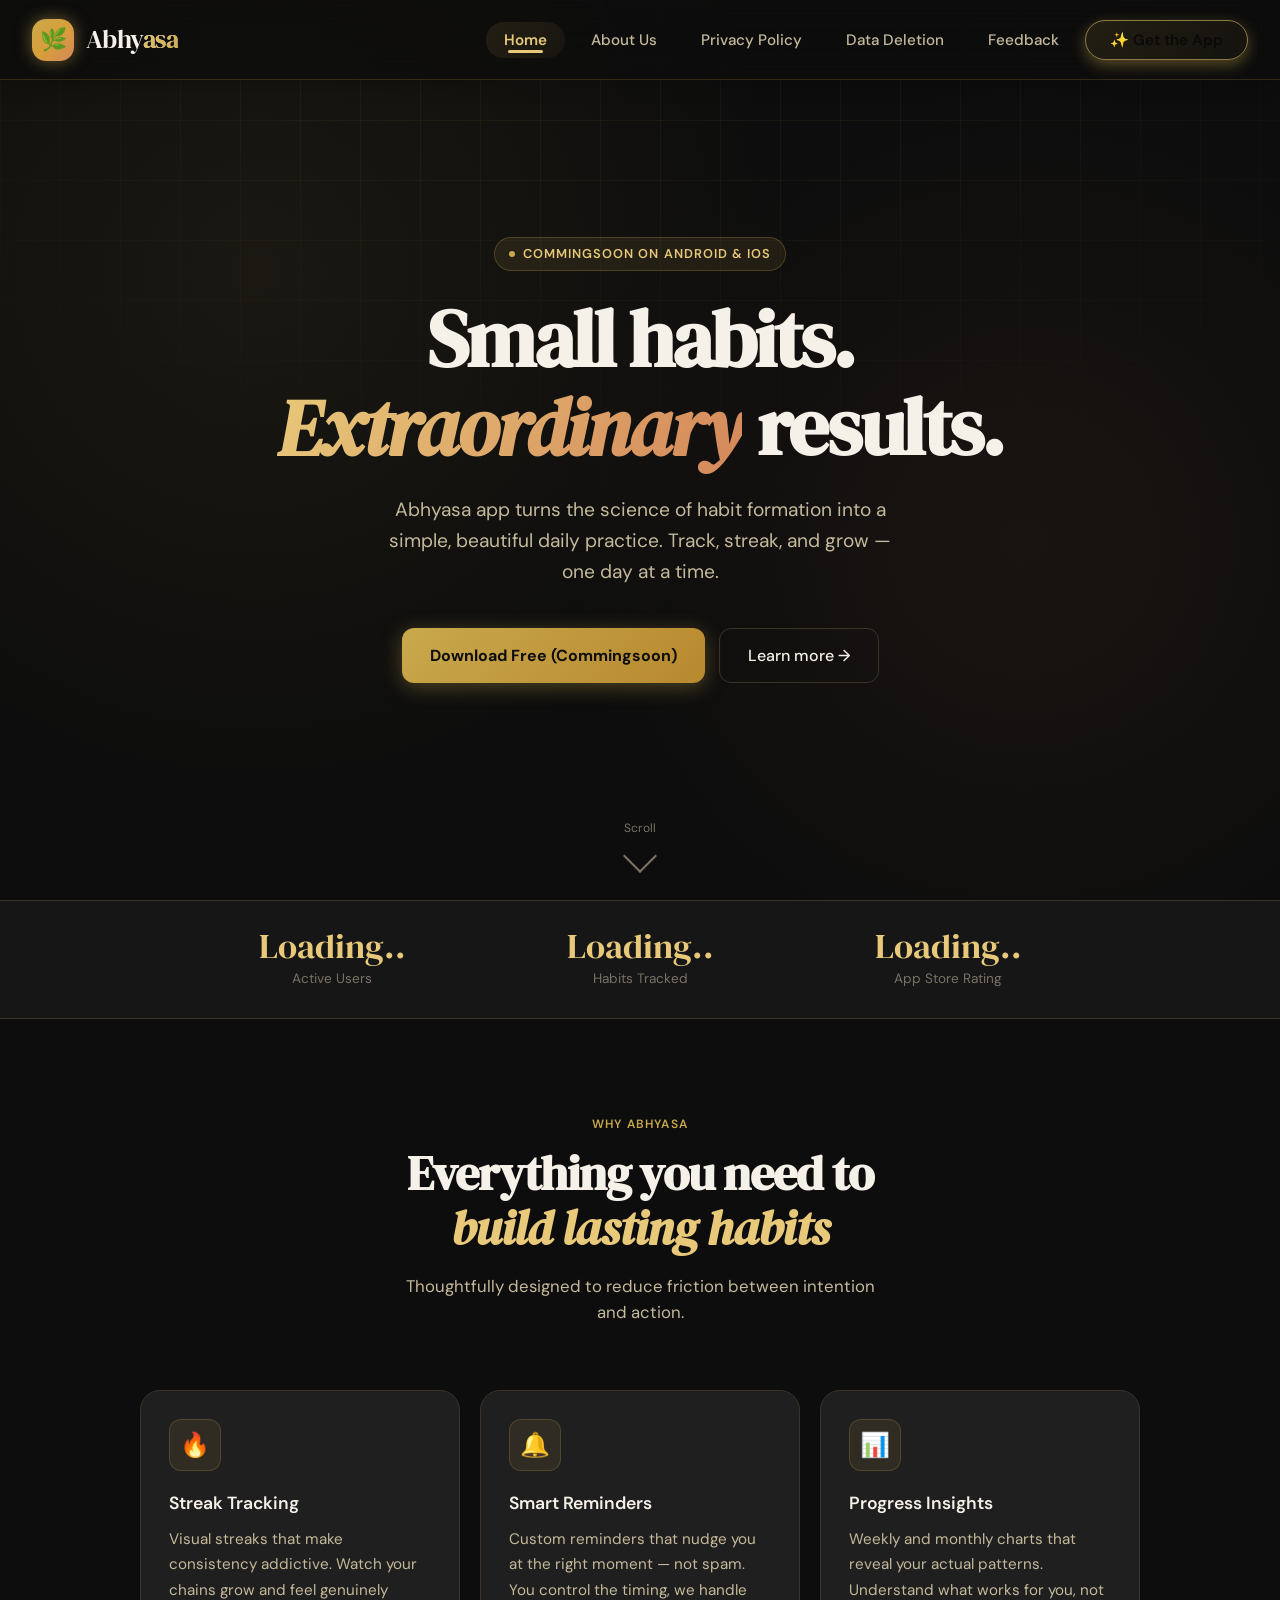
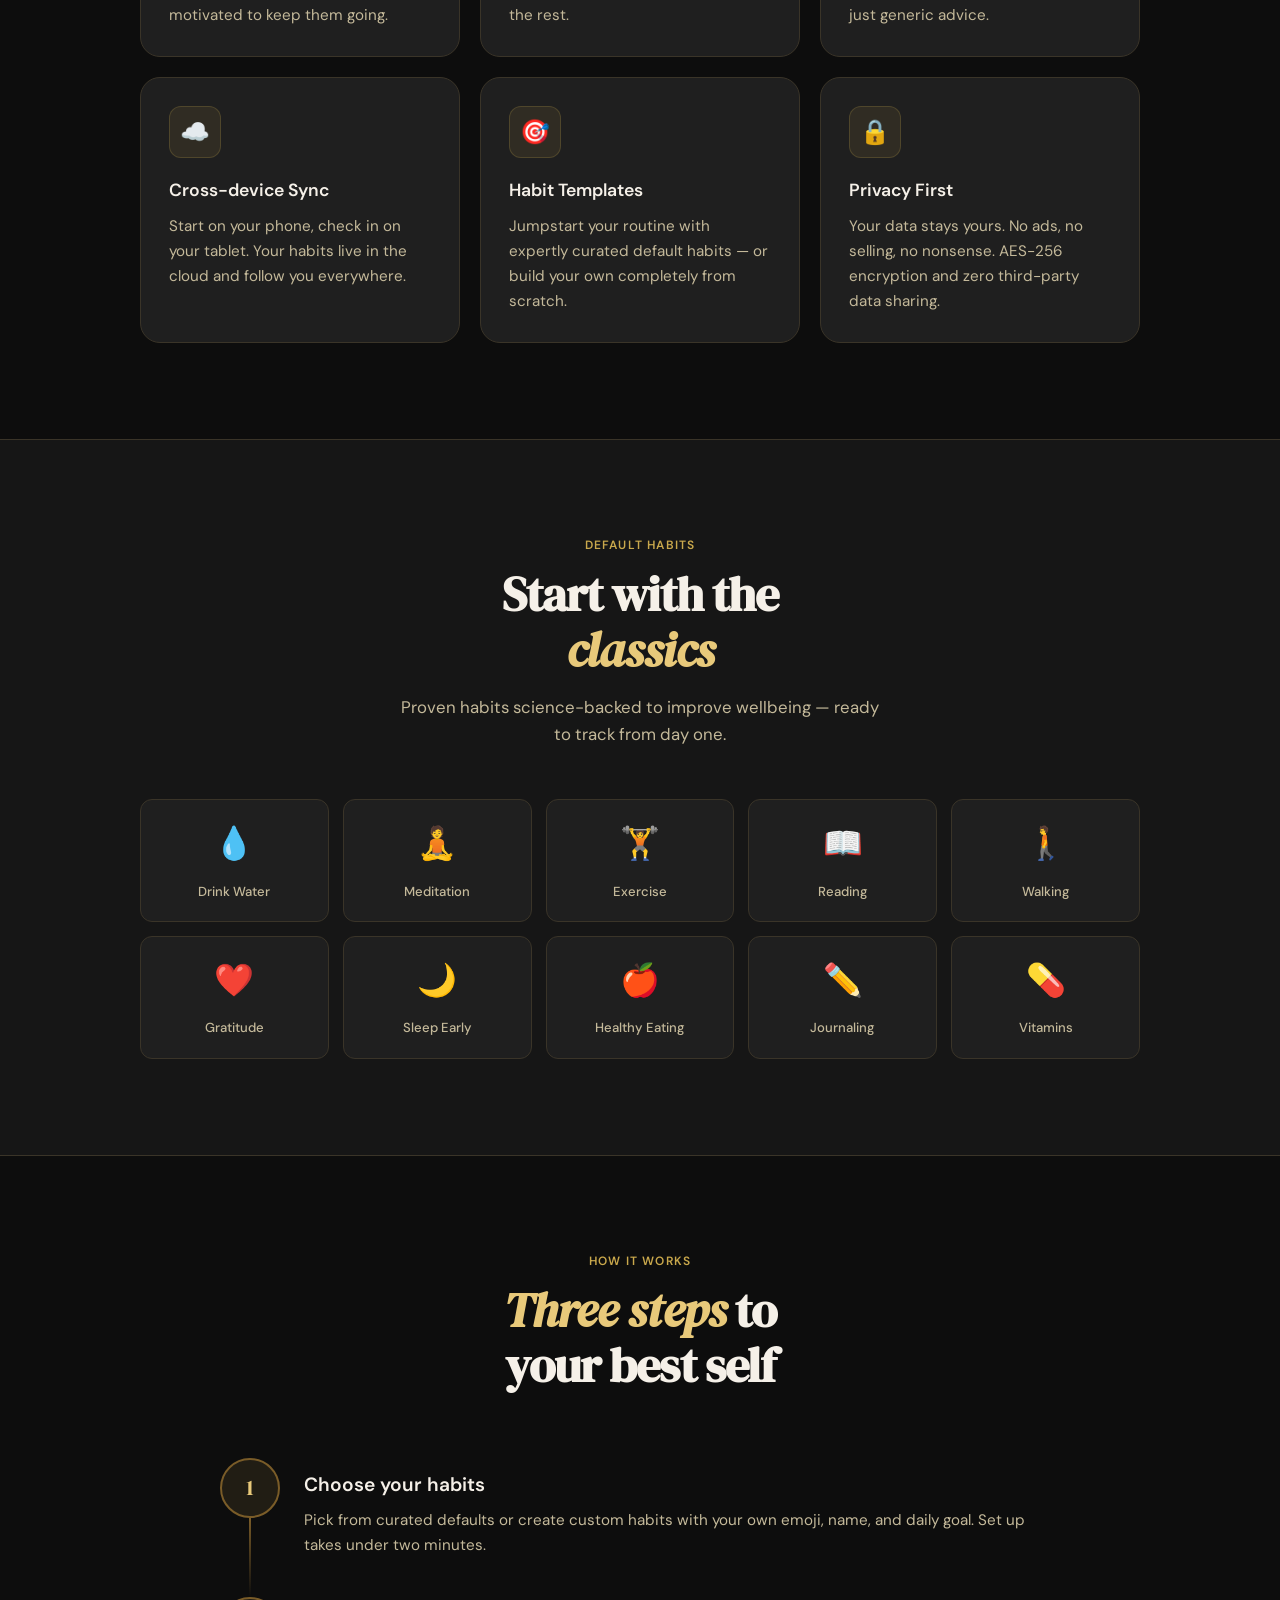
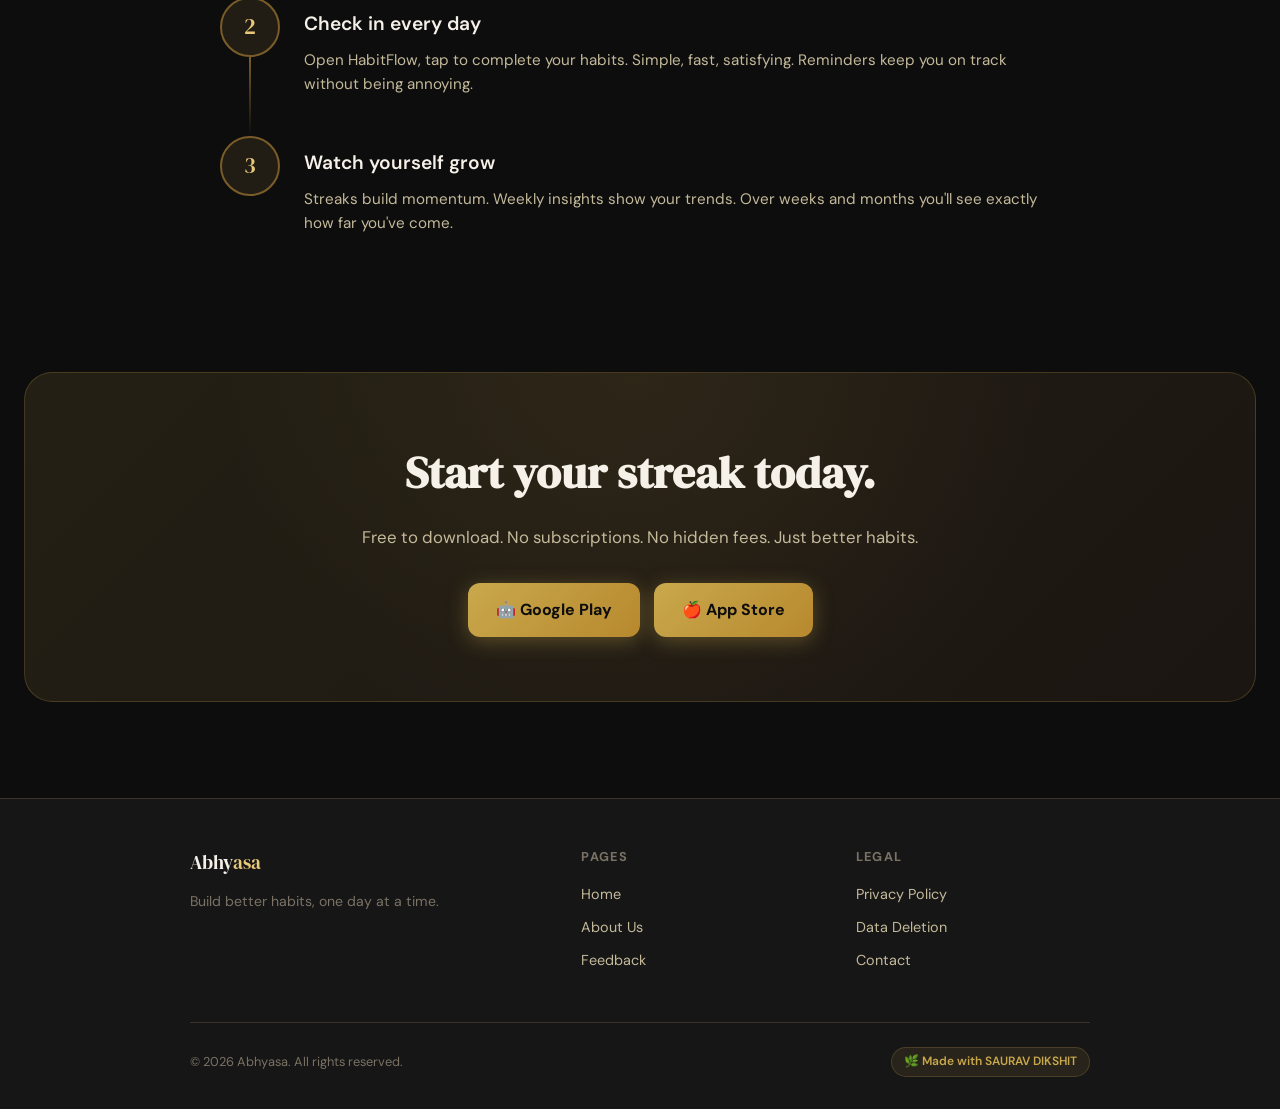
==== commit 3ff7e429: "Update download link text in index.html" ====
--- a/index.html
+++ b/index.html
@@ -299,7 +299,7 @@
     <h1>Small habits.<br><em>Extraordinary</em> results.</h1>
     <p>Abhyasa app turns the science of habit formation into a simple, beautiful daily practice. Track, streak, and grow — one day at a time.</p>
     <div class="hero-actions">
-      <a href="#download" class="btn-hero-primary">⬇️ Download Free (Commingsoon)</a>
+      <a href="#download" class="btn-hero-primary">Download Free (Commingsoon)</a>
       <a href="about.html" class="btn-ghost">Learn more →</a>
     </div>
   </div>
